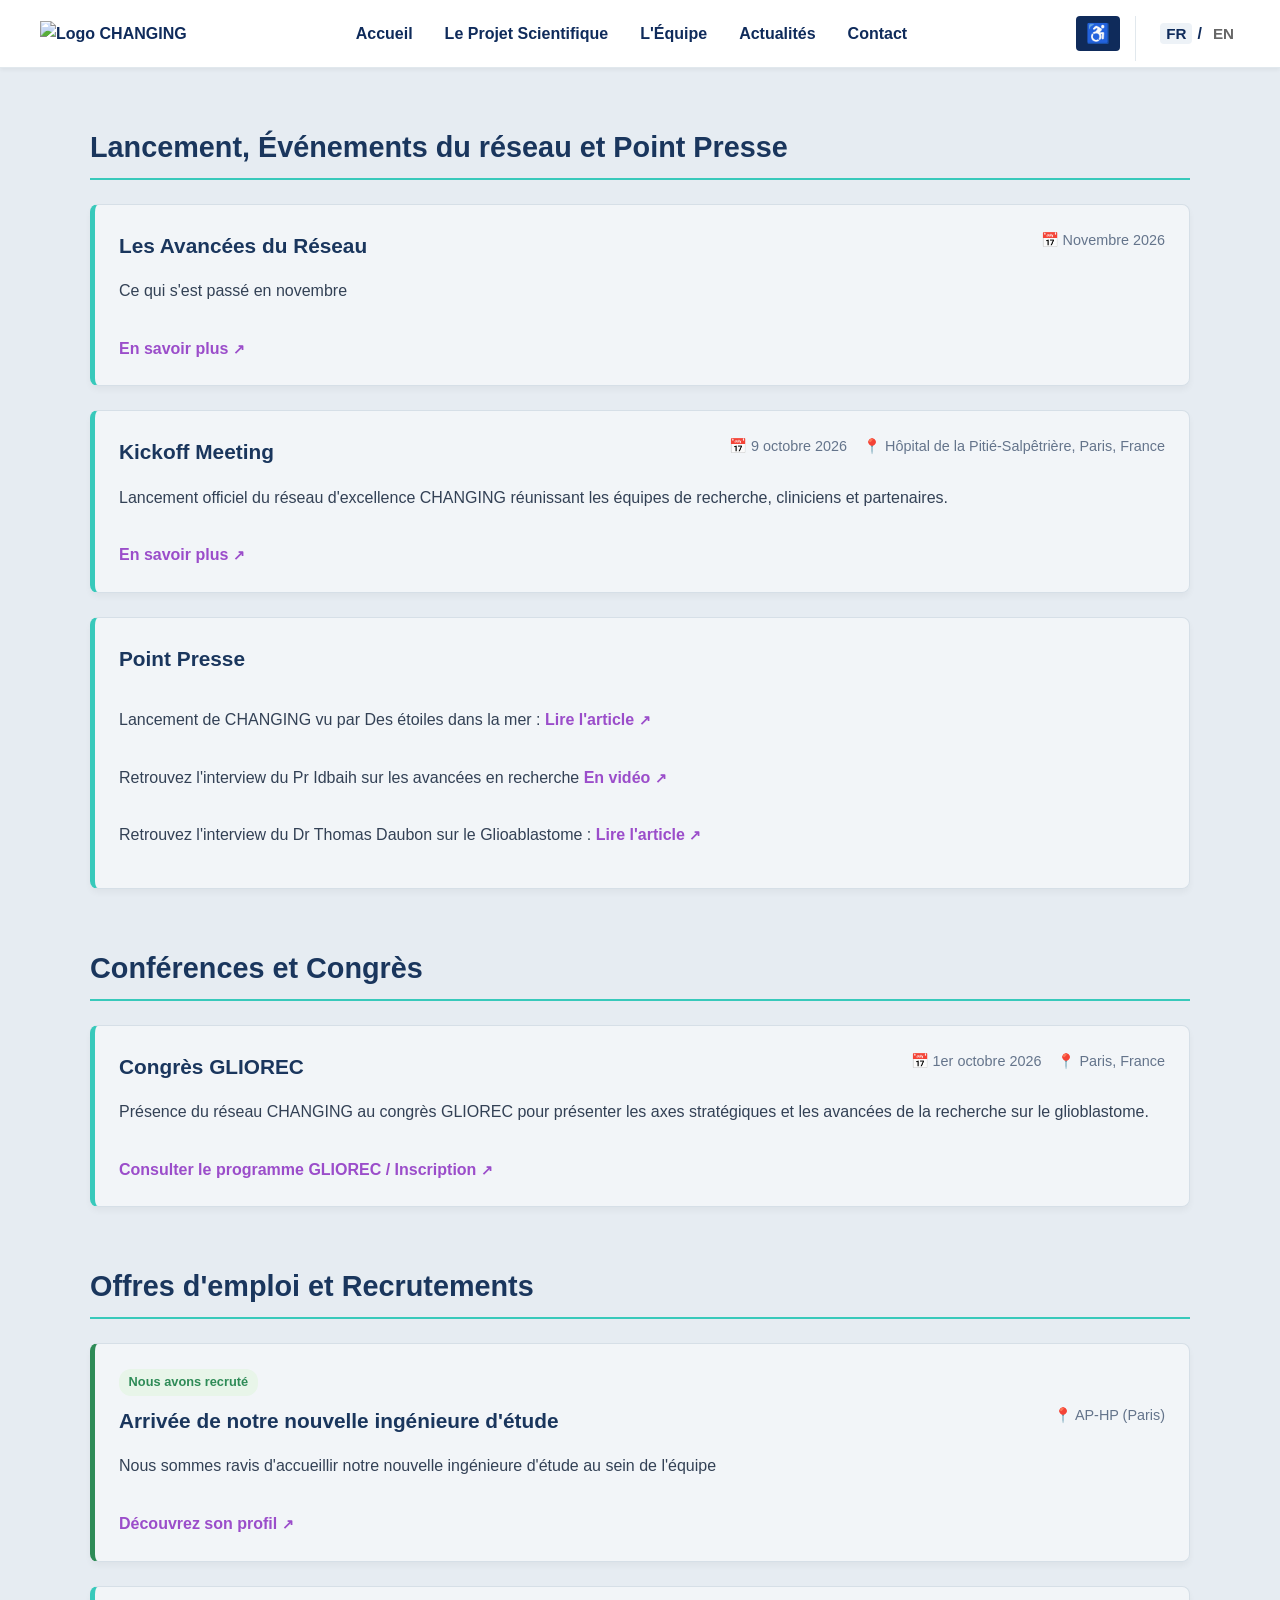
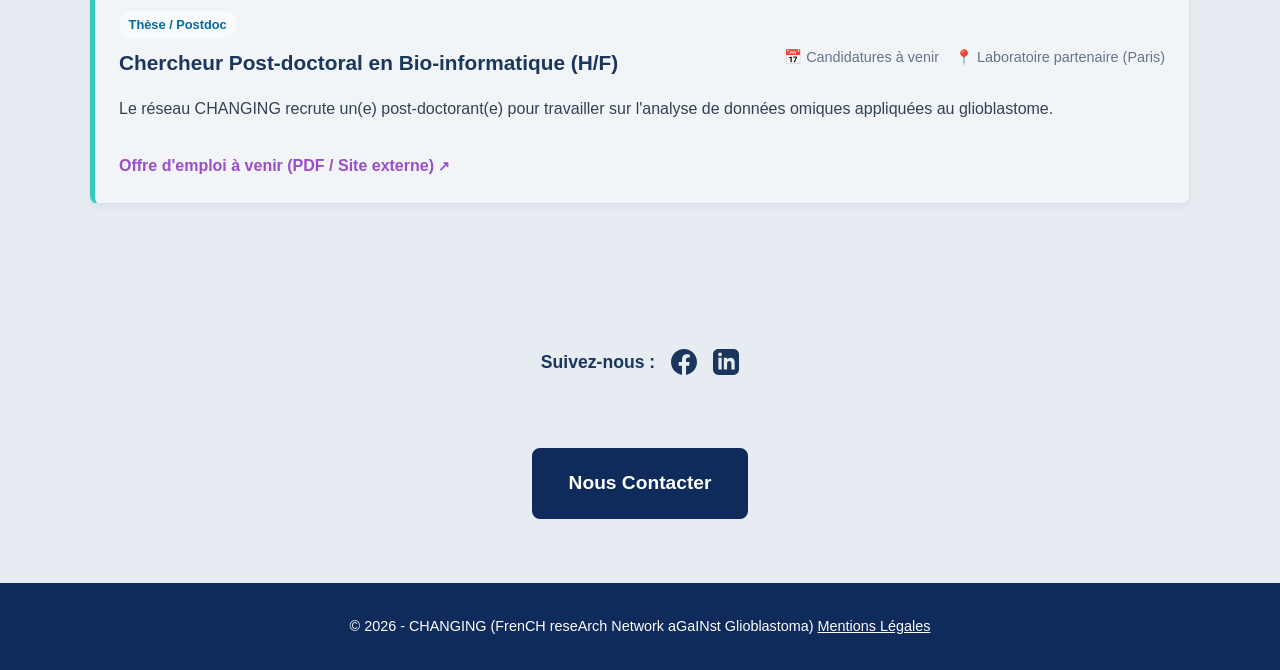
==== actualites.html @ 8b99ea2e "Add files via upload" ====
<!DOCTYPE html>
<html lang="fr">
<head>
    <meta charset="UTF-8">
    <meta name="viewport" content="width=device-width, initial-scale=1.0">
    <title>Actualités - CHANGING - Réseau National sur le Glioblastome</title>
    <link rel="stylesheet" href="style.css">
    <style>
        /* Styles spécifiques à la page Actualités */
        .actus-container {
            max-width: 1100px;
            margin: 0 auto;
            padding: 2rem 1rem;
        }

        .actus-section {
            margin-bottom: 3.5rem;
        }

        .actus-section-title {
            color: #1A365D;
            font-size: 1.8rem;
            border-bottom: 2px solid #38C9BB;
            padding-bottom: 0.5rem;
            margin-bottom: 1.5rem;
            display: flex;
            align-items: center;
            gap: 0.5rem;
        }

        .actu-grid {
            display: flex;
            flex-direction: column;
            gap: 1.5rem;
        }

        .actu-card {
            background: rgba(255, 255, 255, 0.5);
            border: 1px solid #D6DFE7;
            border-left: 5px solid #38C9BB;
            border-radius: 8px;
            padding: 1.5rem;
            box-shadow: 0 4px 6px rgba(0,0,0,0.04);
            transition: transform 0.2s ease, box-shadow 0.2s ease;
        }

        .actu-card:hover {
            transform: translateY(-2px);
            box-shadow: 0 6px 12px rgba(0,0,0,0.08);
        }

        .actu-header {
            display: flex;
            justify-content: space-between;
            align-items: flex-start;
            flex-wrap: wrap;
            gap: 0.5rem;
            margin-bottom: 0.75rem;
        }

        .actu-title {
            font-size: 1.3rem;
            color: #1A365D;
            margin: 0;
            font-weight: 700;
        }

        .actu-meta {
            display: flex;
            gap: 1rem;
            font-size: 0.9rem;
            color: #64748B;
            font-weight: 500;
        }

        .actu-meta-item {
            display: inline-flex;
            align-items: center;
            gap: 0.3rem;
        }

        .actu-content {
            color: #334155;
            line-height: 1.6;
            margin-bottom: 1rem;
        }

        /* Liens externes et boutons d'action */
        .actu-link {
            display: inline-flex;
            align-items: center;
            gap: 0.4rem;
            color: #38C9BB;
            font-weight: bold;
            text-decoration: none;
            transition: color 0.2s ease;
        }

        .actu-link:hover {
            color: #1A365D;
            text-decoration: underline;
        }

        .actu-link .external-icon {
            font-size: 0.85em;
        }

        .job-tag {
            background-color: rgba(255, 255, 255, 0.5);
            color: #0369A1;
            font-size: 0.8rem;
            font-weight: 600;
            padding: 0.2rem 0.6rem;
            border-radius: 12px;
            display: inline-block;
            margin-bottom: 0.5rem;
        }

        .empty-state {
            background: rgba(255, 255, 255, 0.5);
            border: 1px dashed #CBD5E1;
            border-radius: 8px;
            padding: 1.5rem;
            text-align: center;
            color: #64748B;
            font-style: italic;
        }

        /* Styles pour le bloc "Nous Contacter" + "Suivez-nous" */
        .bottom-action-container {
            display: flex;
            flex-direction: column;
            align-items: center;
            justify-content: center;
            gap: 1.5rem;
            margin-top: 3rem;
            margin-bottom: 3rem;
        }

        .social-follow-block {
            display: flex;
            align-items: center;
            gap: 1rem;
            margin-top: 0.5rem;
        }

        .social-title {
            font-size: 1.1rem;
            font-weight: bold;
            color: #1A365D;
        }

        .social-icons {
            display: flex;
            align-items: center;
            gap: 1rem;
        }

        .social-icon-link {
            color: #1A365D;
            display: inline-flex;
            align-items: center;
            justify-content: center;
            transition: transform 0.2s ease, color 0.2s ease;
        }

        .social-icon-link:hover {
            transform: translateY(-3px);
            color: #38C9BB;
        }

        .social-icon-link svg {
            width: 26px;
            height: 26px;
            fill: currentColor;
        }
    </style>
</head>
<body>
    
    <!-- En-tête -->
    <header>
        <nav>
            <div class="logo-container">
                <a href="index.html">
                    <img src="namelogoT.png" alt="Logo CHANGING" class="logo-img-text">
                </a>
            </div>
            <ul class="nav-links">
                <li><a href="index.html#hero"><span class="lang-fr">Accueil</span><span class="lang-en">Home</span></a></li>
                <li><a href="projet.html"><span class="lang-fr">Le Projet Scientifique</span><span class="lang-en">The Scientific Network</span></a></li>
                <li><a href="equipe.html"><span class="lang-fr">L'Équipe</span><span class="lang-en">The Team</span></a></li>
                <li><a href="actualites.html" class="active"><span class="lang-fr">Actualités</span><span class="lang-en">News</span></a></li>
                <li><a href="contact.html"><span class="lang-fr">Contact</span><span class="lang-en">Contact</span></a></li>
            </ul>
            
            <div class="header-options">
                <div class="accessibility-dropdown">
                    <button onclick="toggleAccessMenu()" class="access-main-btn" aria-label="Options d'accessibilité" title="Options d'accessibilité">
                        ♿
                    </button>
                    <div id="accessMenu" class="access-menu-content">
                        <button onclick="toggleHighContrast()" class="access-item">
                            <span class="lang-fr">Contraste élevé</span><span class="lang-en">High Contrast</span>
                        </button>
                        <button onclick="changeFontSize(1)" class="access-item">
                            <span>Agrandir le texte (A+)</span>
                        </button>
                        <button onclick="changeFontSize(-1)" class="access-item">
                            <span>Réduire le texte (A-)</span>
                        </button>
                    </div>
                </div>

                <div class="lang-switch">
                    <button onclick="setLanguage('fr')" id="btn-fr" class="lang-btn">FR</button>
                    <span>/</span>
                    <button onclick="setLanguage('en')" id="btn-en" class="lang-btn">EN</button>
                </div>
            </div>
        </nav>
    </header>

    <main class="actus-container">

        <!-- SECTION 1 : LANCEMENT, ÉVÉNEMENTS DU RÉSEAU ET POINT PRESSE -->
        <section class="actus-section">
            <h2 class="actus-section-title">
                <span class="lang-fr">Lancement, Événements du réseau et Point Presse</span>
                <span class="lang-en">Launch, Network Events and Press Release</span>
            </h2>

            <div class="actu-grid">
                <!-- ENCART : Les Avancées du Réseau -->
                <article class="actu-card">
                    <div class="actu-header">
                        <h3 class="actu-title">
                            <span class="lang-fr">Les Avancées du Réseau</span>
                            <span class="lang-en">Network Progress</span>
                        </h3>
                        <div class="actu-meta">
                            <span class="actu-meta-item">📅 Novembre 2026</span>
                        </div>
                    </div>
                    <div class="actu-content">
                        <p class="lang-fr">Ce qui s'est passé en novembre</p>
                        <p class="lang-en">What happened in November</p>
                    </div>
                    <a href="ComNov26.html" class="actu-link">
                        <span class="lang-fr">En savoir plus </span>
                        <span class="lang-en">Read more </span>
                        <span class="external-icon">↗</span>
                    </a>
                </article>

                <!-- ENCART : Kickoff Meeting -->
                <article class="actu-card">
                    <div class="actu-header">
                        <h3 class="actu-title">Kickoff Meeting</h3>
                        <div class="actu-meta">
                            <span class="actu-meta-item">📅 9 octobre 2026</span>
                            <span class="actu-meta-item">📍 Hôpital de la Pitié-Salpêtrière, Paris, France</span>
                        </div>
                    </div>
                    <div class="actu-content">
                        <p class="lang-fr">Lancement officiel du réseau d'excellence CHANGING réunissant les équipes de recherche, cliniciens et partenaires.</p>
                        <p class="lang-en">Official kickoff of the CHANGING network bringing together research teams, clinicians, and partners.</p>
                    </div>
                    <a href="kickoff.html" target="_blank" rel="noopener noreferrer" class="actu-link">
                        <span class="lang-fr">En savoir plus </span>
                        <span class="lang-en">Read more </span>
                        <span class="external-icon">↗</span>
                    </a>
                </article>

                <!-- ENCART : Point Presse -->
                <article class="actu-card">
                    <div class="actu-header">
                        <h3 class="actu-title">
                            <span class="lang-fr">Point Presse</span>
                            <span class="lang-en">Press Release</span>
                        </h3>
                    </div>
                    <div class="actu-content">
                        <p class="lang-fr">
                            Lancement de CHANGING vu par Des étoiles dans la mer : 
                            <a href="https://desetoilesdanslamer-vaincreleglioblastome.fr/article/lancement-du-reseau-national-changing" target="_blank" rel="noopener noreferrer" class="actu-link">Lire l'article <span class="external-icon">↗</span></a>
                        </p>
                        <p class="lang-en">
                            CHANGING Kickoff by our partner: 
                            <a href="https://desetoilesdanslamer-vaincreleglioblastome.fr/article/lancement-du-reseau-national-changing" target="_blank" rel="noopener noreferrer" class="actu-link">Read article <span class="external-icon">↗</span></a>
                        </p>

<p class="lang-fr">
                            Retrouvez l'interview du Pr Idbaih sur les avancées en recherche 
                            <a href="https://www.linkedin.com/posts/association-des-%C3%A9toiles-dans-la-mer-vaincre-le-glioblastome_temoignage-relaisdesetoiles-recherche-activity-7510624667737661440-6m_y?utm_source=share&utm_medium=member_desktop&rcm=ACoAAAF9QXEBCWEqYiTJUVIfEJIBEr28PsQotno" target="_blank" rel="noopener noreferrer" class="actu-link">En vidéo <span class="external-icon">↗</span></a>
                        </p>
                        <p class="lang-en">
                            Read Prof. Idbaih's interview on the research evolution: 
                            <a href="https://www.linkedin.com/posts/association-des-%C3%A9toiles-dans-la-mer-vaincre-le-glioblastome_temoignage-relaisdesetoiles-recherche-activity-7510624667737661440-6m_y?utm_source=share&utm_medium=member_desktop&rcm=ACoAAAF9QXEBCWEqYiTJUVIfEJIBEr28PsQotno" target="_blank" rel="noopener noreferrer" class="actu-link">Video <span class="external-icon">↗</span></a>
                        </p>
<p class="lang-fr">
                            Retrouvez l'interview du Dr Thomas Daubon sur le Glioablastome : 
                            <a href="https://www.sudouest.fr/sante/cancer/eclairage-ce-cancer-s-adapte-tres-rapidement-aux-therapies-en-raison-de-la-plasticite-des-tumeurs-notre-angle-d-attaque-est-la-combinaison-de-traitements-30721766.php" target="_blank" rel="noopener noreferrer" class="actu-link">Lire l'article <span class="external-icon">↗</span></a>
                        </p>
                        <p class="lang-en">
                            Read Thomas's interview on Glioablastoma : 
                            <a href="https://www.sudouest.fr/sante/cancer/eclairage-ce-cancer-s-adapte-tres-rapidement-aux-therapies-en-raison-de-la-plasticite-des-tumeurs-notre-angle-d-attaque-est-la-combinaison-de-traitements-30721766.php" target="_blank" rel="noopener noreferrer" class="actu-link">Read interview <span class="external-icon">↗</span></a>
                        </p>

                    </div>
                </article>

            </div>
        </section>

        <!-- SECTION 2 : CONFÉRENCES ET CONGRÈS -->
        <section class="actus-section">
            <h2 class="actus-section-title">
                <span class="lang-fr">Conférences et Congrès</span>
                <span class="lang-en">Conferences et Congresses</span>
            </h2>

            <div class="actu-grid">
                <!-- ENCART : Congrès GLIOREC -->
                <article class="actu-card">
                    <div class="actu-header">
                        <h3 class="actu-title">Congrès GLIOREC</h3>
                        <div class="actu-meta">
                            <span class="actu-meta-item">📅 1er octobre 2026</span>
                            <span class="actu-meta-item">📍 Paris, France</span>
                        </div>
                    </div>
                    <div class="actu-content">
                        <p class="lang-fr">Présence du réseau CHANGING au congrès GLIOREC pour présenter les axes stratégiques et les avancées de la recherche sur le glioblastome.</p>
                        <p class="lang-en">Presence of the CHANGING network at the GLIOREC congress to present strategic axes and advances in glioblastoma research.</p>
                    </div>
                    <a href="https://my.weezevent.com/journee-co-construire-en-neuro-oncologie" target="_blank" rel="noopener noreferrer" class="actu-link">
                        <span class="lang-fr">Consulter le programme GLIOREC / Inscription</span>
                        <span class="lang-en">View GLIOREC program / Registration</span>
                        <span class="external-icon">↗</span>
                    </a>
                </article>
            </div>
        </section>

        <!-- SECTION 3 : OFFRES D'EMPLOI ET RECRUTEMENTS -->
        <section class="actus-section">
            <h2 class="actus-section-title">
                <span class="lang-fr">Offres d'emploi et Recrutements</span>
                <span class="lang-en">Job Opportunities et Recruitments</span>
            </h2>

            <div class="actu-grid">
                <!-- ENCART : Nous avons recruté -->
                <article class="actu-card" style="border-left-color: #2E8B57;">
                    <span class="job-tag" style="background-color: #E8F5E9; color: #2E8B57;">Nous avons recruté</span>
                    <div class="actu-header">
                        <h3 class="actu-title">Arrivée de notre nouvelle ingénieure d'étude</h3>
                        <div class="actu-meta">
                            <span class="actu-meta-item">📍 AP-HP (Paris)</span>
                        </div>
                    </div>
                    <div class="actu-content">
                        <p class="lang-fr">Nous sommes ravis d'accueillir notre nouvelle ingénieure d'étude au sein de l'équipe</p>
                        <p class="lang-en">We are thrilled to welcome our new research ingeneer within the team</p>
                    </div>
                    <a href="Recrutement.html" class="actu-link">
                        <span class="lang-fr">Découvrez son profil</span>
                        <span class="lang-en">Discover their profile</span>
                        <span class="external-icon">↗</span>
                    </a>
                </article>

                <!-- ENCART : Offre d'emploi en cours -->
                <article class="actu-card">
                    <span class="job-tag">Thèse / Postdoc</span>
                    <div class="actu-header">
                        <h3 class="actu-title">Chercheur Post-doctoral en Bio-informatique (H/F)</h3>
                        <div class="actu-meta">
                            <span class="actu-meta-item">📅 Candidatures à venir</span>
                            <span class="actu-meta-item">📍 Laboratoire partenaire (Paris)</span>
                        </div>
                    </div>
                    <div class="actu-content">
                        <p class="lang-fr">Le réseau CHANGING recrute un(e) post-doctorant(e) pour travailler sur l'analyse de données omiques appliquées au glioblastome.</p>
                        <p class="lang-en">The CHANGING network is hiring a postdoctoral researcher to work on omics data analysis applied to glioblastoma.</p>
                    </div>
                    <a href="actualites.html" target="_blank" rel="noopener noreferrer" class="actu-link">
                        <span class="lang-fr">Offre d'emploi à venir (PDF / Site externe)</span>
                        <span class="lang-en">View full job description soon (PDF / External site)</span>
                        <span class="external-icon">↗</span>
                    </a>
                </article>
            </div>
        </section>

    </main>

    <!-- Zone Bas de Page : Réseaux sociaux puis Bouton Contact -->
    <div class="bottom-action-container">
        <!-- 1. Bloc Suivez-nous -->
        <div class="social-follow-block">
            <span class="social-title">
                <span class="lang-fr">Suivez-nous :</span>
                <span class="lang-en">Follow us:</span>
            </span>
            <div class="social-icons">
                <!-- Facebook -->
                <a href="https://www.facebook.com/share/1LcP82dm6h/?mibextid=wwXIfr" target="_blank" rel="noopener noreferrer" class="social-icon-link" aria-label="Facebook" title="Facebook">
                    <svg viewBox="0 0 24 24"><path d="M24 12.073c0-6.627-5.373-12-12-12s-12 5.373-12 12c0 5.99 4.388 10.954 10.125 11.854v-8.385H7.078v-3.47h3.047V9.43c0-3.007 1.792-4.669 4.533-4.669 1.312 0 2.686.235 2.686.235v2.953H15.83c-1.491 0-1.956.925-1.956 1.874v2.25h3.328l-.532 3.47h-2.796v8.385C19.612 23.027 24 18.062 24 12.073z"/></svg>
                </a>
    
                <!-- LinkedIn -->
                <a href="https://www.linkedin.com/company/changing-labrex/" target="_blank" rel="noopener noreferrer" class="social-icon-link" aria-label="LinkedIn" title="LinkedIn">
                    <svg viewBox="0 0 24 24"><path d="M19 0h-14c-2.761 0-5 2.239-5 5v14c0 2.761 2.239 5 5 5h14c2.762 0 5-2.239 5-5v-14c0-2.761-2.238-5-5-5zm-11 19h-3v-11h3v11zm-1.5-12.268c-.966 0-1.75-.79-1.75-1.764s.784-1.764 1.75-1.764 1.75.79 1.75 1.764-.783 1.764-1.75 1.764zm13.5 12.268h-3v-5.604c0-3.368-4-3.113-4 0v5.604h-3v-11h3v1.765c1.396-2.586 7-2.777 7 2.476v6.759z"/></svg>
                </a>
            </div>
        </div>

        <!-- 2. Bouton Nous Contacter -->
        <div class="discover-btn-container">
            <a href="contact.html" class="btn-discover">
                <span class="lang-fr">Nous Contacter</span>
                <span class="lang-en">Contact Us</span>
            </a>
        </div>
    </div>

    <footer>
        <p>&copy; 2026 - CHANGING (FrenCH reseArch Network aGaINst Glioblastoma) <a href="mentions.html" style="color: #fff; text-decoration: underline;">Mentions Légales</a></p>
    </footer>

    <script src="language.js"></script>
</body>
</html>
---- style.css ----
/* --- 1. Styles de Base --- */
body {
    font-family: 'Segoe UI', Roboto, Helvetica, Arial, sans-serif;
    line-height: 1.6;
    color: #333333;
    margin: 0;
    background-color: #E6ECF2 !important;
    transition: background-color 0.3s ease, color 0.3s ease;
}

/* --- 2. En-tête (Header) --- */
header {
    background-color: #FFFFFF;
    padding: 1rem 2rem;
    border-bottom: 1px solid #E1E8ED;
    box-shadow: 0 2px 4px rgba(0,0,0,0.05);
    position: sticky;
    top: 0;
    z-index: 100;
}

nav {
    max-width: 1200px;
    margin: 0 auto;
    display: flex;
    justify-content: space-between;
    align-items: center;
    flex-wrap: wrap;
    gap: 1rem;
}

.logo-container {
    display: flex;
    align-items: center;
}

.logo-img-text {
    height: 35px;
    width: auto;
}

nav ul {
    list-style: none;
    margin: 0;
    padding: 0;
    display: flex;
    gap: 2rem;
}

nav a {
    text-decoration: none;
    color: #0F2B5B;
    font-weight: 600;
    transition: color 0.3s ease;
}

nav a:hover {
    color: #38C9BB;
}

.header-options {
    display: flex;
    align-items: center;
    gap: 1.5rem;
}

/* --- 3. Section Hero --- */
#hero {
    max-width: 1200px;
    margin: 2rem auto;
    padding: 0 2rem;
    display: flex;
    align-items: center;
    justify-content: space-between;
    gap: 3rem;
	padding-top: 100px !important; 
    	margin-top: -20px; /* Ajustez cette valeur si nécessaire */
}

.hero-left {
    flex: 0 0 450px;
    text-align: center;
}

.hero-logo-img {
    width: 100%;
    max-width: 450px;
    height: auto;
}

.hero-right {
    flex: 1;
    display: flex;
    flex-direction: column;
    justify-content: center;
}

.hero-text-content {
    display: flex;
    flex-direction: column;
    justify-content: center;
}

#hero h2 {
    font-size: 2.2rem;
    color: #0F2B5B;
    margin-top: 0;
    margin-bottom: 1rem;
    font-weight: 700;
    line-height: 1.3;
text-align: center; /* Ajouté pour centrer le texte */
}

#hero .hero-desc {
    font-size: 1.1rem;
    color: #444444;
    line-height: 1.5;
    background-color: rgba(255, 255, 255, 0.5);
    padding: 1.2rem;
    border-radius: 8px;
    border-left: 4px solid #38C9BB;
    margin: 4;
}

/* --- 4. Bannière de labellisation INCa --- */
#inca-banner {
    max-width: 1100px;
    margin: 2rem auto;
    padding: 1.5rem 2rem;
    text-align: center;
    background-color: rgba(255, 255, 255, 0.5);
    border-radius: 8px;
    box-shadow: 0 2px 6px rgba(0,0,0,0.02);
    border-left: 4px solid #9B4DCA;
}

.inca-text {
    font-size: 1.05rem;
    font-weight: 600;
    color: #0F2B5B;
    margin: 0 0 0.4rem 0;
}

.inca-subtext {
    font-size: 0.85rem;
    color: #666666;
    margin: 0;
    font-style: italic;
}

/* --- 5. Section Chiffres Clés (Sans fond de bannière blanc) --- */
#key-figures {
    margin: 0 auto 4rem auto;
    max-width: 1100px;
    padding: 2rem 1rem;
    box-sizing: border-box;
    text-align: center;
    background-color: transparent; /* Fond transparent pour se fondre dans la page */
    box-shadow: none;
}

#key-figures h3 {
    text-align: center;
    color: #0F2B5B;
    font-size: 1.8rem;
    margin-bottom: 2.5rem;
}

.figures-grid {
    display: grid;
    grid-template-columns: repeat(4, 1fr);
    gap: 1.5rem; /* Espace net entre les 4 encarts */
    width: 100%;
    max-width: 100%;
    margin: 0 auto 2rem auto;
    box-sizing: border-box;
}

.figure-card {
    text-align: center;
    flex: 1;
    min-width: 220px;
    padding: 1rem;
    background-color: rgba(255, 255, 255, 0.5); /* Très léger fond semi-transparent pour les chiffres */
    border-radius: 8px;
    box-shadow: 0 2px 8px rgba(0,0,0,0.02);
box-sizing: border-box;
    width: 100%;
}

.figure-card .number {
    display: block;
    font-size: 3rem;
    font-weight: bold;
    color: #38C9BB;
    margin-bottom: 0.5rem;
}

.figure-card .label {
    font-size: 1.15rem;
    color: #2C3E50;
    font-weight: 700;
    font-family: 'Montserrat', 'Segoe UI', sans-serif;
}

	/* Container de la section WP : s'assure qu'elle tient dans la vue */
.team-section-wp {
    max-width: 1250px;
    margin: 0 auto 2rem auto;
}

/* Grille principale : 6 colonnes de largeur égale */
.grid-wp {
    display: grid;
    grid-template-columns: repeat(6, 1fr);
    gap: 0.6rem; /* Gap légèrement réduit pour gagner de la place en hauteur */
    max-width: 1200px;
    margin: 0 auto;
    align-items: stretch;
}

/* Cartes individuelles : hauteur et rembourrage dynamiques */
.grid-wp .card-person {
    background: rgba(255, 255, 255, 0.3);
    border: 1px solid #D6DFE7;
    border-radius: 10px;
    padding: 0.6rem 0.4rem; /* Rembourrage optimisé */
    text-align: center;
    box-shadow: 0 4px 6px rgba(0,0,0,0.05);
    display: flex;
    flex-direction: column;
    align-items: center;
    justify-content: space-between; /* Équilibre le contenu dans la hauteur */
}
/* Photo fluide / adaptable en hauteur */
.grid-wp .photo-placeholder {
    width: clamp(60px, 6vh, 85px);
    height: clamp(60px, 6vh, 85px);
    border-radius: 50px;
    background-color: rgba(255, 255, 255, 0.3);
    border: 2px solid #CBD5E1;
    display: flex;
    align-items: center;
    justify-content: center;
    margin-bottom: 0.4rem;
    color: #64748B;
    overflow: hidden;
    flex-shrink: 0;
}

/* Textes adaptatifs selon la hauteur d'écran */
.grid-wp .person-name {
    font-size: clamp(0.85rem, 1.1vh, 1.05rem);
    font-weight: bold;
    color: #1A365D;
    margin-bottom: 0.2rem;
    line-height: 1.15;
}

.grid-wp .person-role {
    font-size: clamp(0.72rem, 0.95vh, 0.85rem);
    color: #4A5568;
    line-height: 1.15;
}

.grid-wp .wp-badge {
    display: inline-block;
    background-color: #38C9BB;
    color: white;
    font-weight: bold;
    font-size: clamp(0.7rem, 0.9vh, 0.8rem);
    padding: 0.15rem 0.5rem;
    border-radius: 12px;
    margin-bottom: 0.3rem;
}

/* Positionnement du WP-11 centré sur la 6ème colonne */
.grid-wp .wp-11 {
    grid-column: 6;
    grid-row: 1 / span 2;
    align-self: center;
    justify-self: center;
    width: 100%; /* S'assure de la même largeur que les autres colonnes */
}

	/* Harmonisation des cartes Coordinateurs avec la grille WP */
.grid-2 .card-person {
    padding: 0.6rem 0.6rem;
    display: flex;
    flex-direction: column;
    align-items: center;
    justify-content: space-between;
}

/* Photo adaptative identique aux WP */
.grid-2 .photo-placeholder {
    width: clamp(60px, 6vh, 85px);
    height: clamp(60px, 6vh, 85px);
    border-radius: 50%;
    background-color: rgba(255, 255, 255, 0.3);
    border: 2px solid #CBD5E1;
    display: flex;
    align-items: center;
    justify-content: center;
    margin-bottom: 0.4rem;
    color: #64748B;
    overflow: hidden;
    flex-shrink: 0;
}

/* Nom du coordinateur : même taille adaptative */
.grid-2 .person-name {
    font-size: clamp(0.85rem, 1.1vh, 1.05rem);
    font-weight: bold;
    color: #1A365D;
    margin-bottom: 0.2rem;
    line-height: 1.15;
}

/* Rôle du coordinateur : même taille adaptative */
.grid-2 .person-role {
    font-size: clamp(0.72rem, 0.95vh, 0.85rem);
    color: #4A5568;
    line-height: 1.15;
}

/* --- 6. Section Actualités (Sans fond de bloc global blanc) --- */
#actus {
    max-width: 1100px;
    margin: 4rem auto;
    padding: 0 2rem;
}

#actus h3 {
    font-size: 1.8rem;
    color: #0F2B5B;
    margin-bottom: 1.5rem;
    border-left: 5px solid #38C9BB;
    padding-left: 1rem;
}

.actu-card {
    border: 1px solid #D6DFE7;
    padding: 1.5rem;
    border-radius: 8px;
    background-color: rgba(255, 255, 255, 0.5); /* Léger fond semi-transparent */
    box-shadow: 0 2px 5px rgba(0,0,0,0.02);
}

.actu-card h4 {
    color: #0F2B5B;
    margin-top: 0;
}

.actu-card a {
    display: inline-block;
    margin-top: 1rem;
    color: #9B4DCA;
    font-weight: 600;
    text-decoration: none;
}

.actu-card a:hover {
    text-decoration: underline;
}

/* --- Style commun pour les encarts grisés / semi-transparents --- */
.card-grise {
    background-color: rgba(255, 255, 255, 0.5); /* Même transparence que l'Intro et l'INCa */
    border: 1px solid #D6DFE7;
    border-radius: 8px;
    padding: 1.5rem;
    box-shadow: 0 2px 6px rgba(0,0,0,0.02);
}

/* --- 7. Menu d'Accessibilité --- */
.accessibility-dropdown {
    position: relative;
    display: inline-block;
    border-right: 1px solid #E1E8ED;
    padding-right: 15px;
    padding-bottom: 10px;
    margin-bottom: -10px;
}

.access-main-btn {
    background-color: #0F2B5B;
    color: #FFFFFF;
    border: none;
    cursor: pointer;
    font-size: 1.2rem;
    padding: 6px 10px;
    border-radius: 4px;
    transition: background-color 0.3s ease;
    display: flex;
    align-items: center;
    justify-content: center;
}

.access-main-btn:hover {
    background-color: #38C9BB;
}

.access-menu-content {
    display: none;
    position: absolute;
    right: 0;
    top: 100%;
    background-color: #FFFFFF;
    min-width: 180px;
    box-shadow: 0px 8px 16px rgba(0,0,0,0.1);
    border-radius: 6px;
    border: 1px solid #E1E8ED;
    z-index: 10;
    overflow: hidden;
}

.accessibility-dropdown:hover .access-menu-content {
    display: block;
}

.access-item {
    color: #0F2B5B;
    padding: 10px 14px;
    text-decoration: none;
    display: block;
    background: none;
    border: none;
    width: 100%;
    text-align: left;
    cursor: pointer;
    font-size: 0.9rem;
    font-weight: 500;
    transition: background-color 0.2s ease;
}

.access-item:hover {
    background-color: #EDF2F7;
    color: #38C9BB;
}

.lang-switch {
    display: flex;
    align-items: center;
    gap: 5px;
    font-weight: 600;
    color: #0F2B5B;
}

.lang-btn {
    background: none;
    border: none;
    cursor: pointer;
    font-size: 0.95rem;
    font-weight: 600;
    color: #666666;
    padding: 2px 6px;
    transition: color 0.3s ease;
}

.lang-btn:hover {
    color: #38C9BB;
}

.lang-btn.active {
    color: #0F2B5B;
    background-color: #EDF2F7;
    border-radius: 4px;
}

/* --- Mode Fort Contraste (Accessibilité) --- */
/* --- Mode Fort Contraste (Généralisé) --- */
body.high-contrast, 
body.high-contrast * {
    background-color: #000000 !important;
    color: #FFFF00 !important;
    border-color: #FFFF00 !important;
}

/* On force certains éléments spécifiques pour qu'ils restent visibles */
body.high-contrast a, 
body.high-contrast a * {
    color: #00FFFF !important; /* Bleu cyan pour les liens */
    text-decoration: underline !important;
}

body.high-contrast .wp-badge, 
body.high-contrast .lang-btn.active {
    background-color: #FFFF00 !important;
    color: #000000 !important;
}

/* On définit uniquement le survol sur les éléments interactifs */
body.high-contrast a:hover, 
body.high-contrast button:hover, 
body.high-contrast .access-item:hover, 
body.high-contrast .btn-discover:hover {
    background-color: #FFFF00 !important; /* Fond jaune */
    color: #000000 !important;            /* Texte noir */
    border-color: #00FFFF !important;     /* Bordure cyan */
}

/* --- Correction du fond des logos en mode fort contraste --- */
body.high-contrast img[src*="logo.png"],
body.high-contrast img[src*="namelogoT.png"],
body.high-contrast .logo-container,
body.high-contrast .hero-left {
    background-color: #CCCCCC !important;
    padding: 10px !important;
    border-radius: 8px !important;
}
/* Ajustement pour le logo en mode contraste élevé */
body.high-contrast .hero-logo-img {
    background: transparent !important;
    box-shadow: none !important;
    filter: none !important; /* Si un invert() ou grayscale() crée un effet bizarre */
}

body.high-contrast .hero-left {
    background: transparent !important;
    border: none !important;
}

/* --- 8. Footer --- */
footer {
    background-color: #0F2B5B;
    color: #FFFFFF;
    text-align: center;
    padding: 2rem;
    margin-top: 4rem;
}

footer p {
    margin: 0;
    font-size: 0.9rem;
}

/* --- Style du bouton Découvrir le Réseau (mis à jour) --- */

.discover-btn-container {
    display: flex;
    justify-content: center; /* Centre le bouton horizontalement */
    margin-top: 3rem; /* Espace au-dessus du bouton */
}

.btn-discover {
    display: inline-block;
    background-color: #0F2B5B; /* Fond bleu foncé */
    color: #FFFFFF; /* Texte blanc */
    padding: 18px 35px; /* Taille du bouton (plus gros) */
    font-size: 1.2rem; /* Texte plus gros */
    font-weight: 600;
    text-decoration: none;
    border-radius: 8px; /* Bords arrondis */
    border: 2px solid #0F2B5B;
    transition: background-color 0.3s ease, color 0.3s ease;
    text-align: center;
}

.btn-discover:hover {
    background-color: #38C9BB; /* Fond turquoise au survol */
    color: #0F2B5B; /* Texte bleu foncé au survol */
    border-color: #38C9BB;
}
/* Masquer les éléments en anglais par défaut (sera géré par le JS) */
.lang-en {
    display: none;
}

/* ==========================================================================
   RESPONSIVE & MOBILE DESIGN (Toutes les pages & sections)
   ========================================================================== */

/* --------------------------------------------------------------------------
   1. TABLETTES ET PETITS ÉCRANS (< 992px)
   -------------------------------------------------------------------------- */
@media (max-width: 992px) {

    /* Page Accueil - Figures */
    .figures-grid {
        grid-template-columns: repeat(2, 1fr) !important;
        gap: 1.2rem;
    }

    /* Page Équipe - Work Packages (Passe de 6 colonnes à 3 colonnes x 4 lignes) */
    .grid-wp {
        grid-template-columns: repeat(3, 1fr) !important;
        gap: 1rem;
    }

    /* Le WP-11 reprend une position fluide normale au sein de la grille */
    .grid-wp .wp-11 {
        grid-column: auto !important;
        grid-row: auto !important;
        width: 100% !important;
    }

    /* Partenaires (3 à 4 par ligne) */
    .grid-partners {
        grid-template-columns: repeat(auto-fill, minmax(140px, 1fr));
    }
}


/* --------------------------------------------------------------------------
   2. PETITES TABLETTES ET GRANDS PHABLETTES (< 768px)
   -------------------------------------------------------------------------- */
@media (max-width: 768px) {

    /* Navigation / En-tête */
    header {
        position: static !important; /* Le header défile naturellement avec la page */
        padding: 0.5rem 1rem;       /* Réduction des marges pour gagner de la hauteur */
    }

    nav {
        flex-direction: column;
        gap: 0.5rem;
        padding: 0.5rem;
    }

    .nav-links {
        flex-wrap: wrap;
        justify-content: center;
        gap: 0.5rem;
    }

    /* Coordinateurs & Work Packages (2 colonnes) */
    .grid-2,
    .grid-wp {
        grid-template-columns: repeat(2, 1fr) !important;
        gap: 0.8rem;
    }

    /* Associations de Patients (1 par ligne) */
    .grid-associations {
        grid-template-columns: 1fr !important;
    }

    /* Conseil Scientifique (SAB) */
    .sab-list {
        grid-template-columns: 1fr !important;
    }

/* Conteneur des boutons de dons */
.donate-buttons-container {
        display: flex;
        flex-direction: column;
        align-items: center;
        gap: 1rem; /* Espace vertical garanti entre chaque bouton */
    }

    /* Réinitialise les marges et force chaque bouton à occuper sa propre ligne */
    .donate-buttons-container .file-link {
        display: block;
        margin-left: 0 !important;
        margin-top: 0 !important; /* On gère l'espace via le 'gap' du parent */
        width: 100%;
        max-width: 320px;
        text-align: center;
    }
}

/* --------------------------------------------------------------------------
   3. MOBILES ET ÉCRANS ÉTROITS (< 550px)
   -------------------------------------------------------------------------- */
@media (max-width: 550px) {

    /* Passage de toutes les grilles principales à 1 seule colonne */
    .figures-grid,
    .grid-2,
    .grid-wp {
        grid-template-columns: 1fr !important;
        gap: 1rem;
    }

    /* Ajustement des cartes pour les écrans tactiles */
    .card-person {
        padding: 1rem;
    }

    .grid-wp .photo-placeholder,
    .grid-2 .photo-placeholder {
        width: 80px;
        height: 80px;
    }

    .grid-wp .person-name,
    .grid-2 .person-name {
        font-size: 1rem;
    }

    .grid-wp .person-role,
    .grid-2 .person-role {
        font-size: 0.85rem;
    }

    /* Partenaires (2 par ligne sur mobile) */
    .grid-partners {
        grid-template-columns: repeat(2, 1fr);
        gap: 1rem;
    }

    /* Boutons bas de page */
    .discover-btn-container {
        flex-direction: column;
        align-items: center;
    }

    .btn-discover {
        width: 100%;
        max-width: 280px;
    }
}
/* ==========================================================================
   EN-TÊTE & LOGO FLUIDE
   ========================================================================== */
.logo-container img,
.logo-img-text {
    /* La largeur s'adapte à l'écran tout en gardant ses proportions */
    max-width: clamp(140px, 20vw, 220px);
    height: auto;
    object-fit: contain;
}

/* ==========================================================================
   HERO SECTION (Titre & Sous-titre)
   ========================================================================== */
.hero-section, 
#hero {
    width: 100%;
    max-width: 1200px;
    margin: 0 auto;
    padding: clamp(1.5rem, 4vh, 3.5rem) 1rem;
    box-sizing: border-box;
    text-align: center;
}

.hero-section h1,
#hero h1 {
    /* Police adaptative selon la largeur de l'écran (Min: 1.6rem, Fluid: 3.5vw, Max: 2.8rem) */
    font-size: clamp(1.6rem, 3.5vw, 2.8rem);
    line-height: 1.25;
    margin-bottom: 1rem;
    word-break: break-word; /* Évite les dépassements de mots très longs */
}

.hero-section p,
#hero p {
    font-size: clamp(0.95rem, 1.8vw, 1.25rem);
    line-height: 1.5;
    max-width: 900px;
    margin: 0 auto 1.5rem auto;
}

/* ==========================================================================
   ENCART RÉSUMÉ (Introduction / Présentation)
   ========================================================================== */
.summary-card,
.card-summary,
.intro-card {
    width: 100%;
    max-width: 1000px; /* Largeur maximale sur grands écrans */
    margin: 0 auto 2rem auto;
    padding: clamp(1rem, 3vw, 2.5rem);
    box-sizing: border-box;
    border-radius: 12px;
    
    /* Typographie adaptative à l'intérieur du résumé */
    font-size: clamp(0.9rem, 1.6vw, 1.1rem);
    line-height: 1.6;
}

/* Ajustements Responsive spécifiques */
@media (max-width: 768px) {
    .summary-card,
    .card-summary,
    .intro-card {
        padding: 1.2rem;
    }
}
/* --- Ajustements pour les téléphones en mode Portrait (< 550px ou max-width standard mobile) --- */
@media (max-width: 768px) {

    /* Organisation en colonne unique pour empiler le logo et le texte */
    #hero {
        flex-direction: column !important;
        align-items: center !important;
        padding: 1rem !important;
        gap: 1.5rem !important;
    }

    #hero .hero-left {
        flex: 0 0 100% !important;
        width: 100% !important;
    }

    #hero .hero-left img {
        max-width: 150px !important; /* Réduit la taille du logo en portrait mobile */
        margin-top: 0 !important;
        margin: 0 auto;
    }

    #hero .hero-right {
        flex: 0 0 100% !important;
        width: 100% !important;
    }

    /* Réduction de la taille du titre de la page d'accueil en portrait */
    #hero h2 {
        font-size: 1.5rem !important;
        margin-bottom: 1rem !important;
        text-align: center !important;
    }

    /* Centrage et adaptation du premier paragraphe sur la largeur de l'écran */
    #hero .hero-desc {
        width: 100% !important;
        max-width: 100% !important;
        box-sizing: border-box !important;
        margin: 0 auto !important;
        font-size: 0.95rem !important;
        text-align: left !important;
        padding: 1rem !important;
    }
/* Fond sombre de la modale (caché par défaut) */
.modal-overlay {
    display: none; /* C'est ce qui la cache au départ */
    position: fixed;
    top: 0;
    left: 0;
    width: 100%;
    height: 100%;
    background: rgba(0, 0, 0, 0.6);
    z-index: 1000;
    justify-content: center;
    align-items: center;
    padding: 1rem;
}

/* Contenu de la pop-up */
.modal-content {
    background: #ffffff;
    padding: 2.5rem;
    border-radius: 12px;
    max-width: 800px;
    width: 100%;
    max-height: 85vh;
    overflow-y: auto;
    position: relative;
    box-shadow: 0 10px 25px rgba(0,0,0,0.2);
}

/* Bouton de fermeture (la croix X) */
.modal-close {
    position: absolute;
    top: 1rem;
    right: 1.2rem;
    background: none;
    border: none;
    font-size: 1.8rem;
    color: #1A365D;
    cursor: pointer;
}
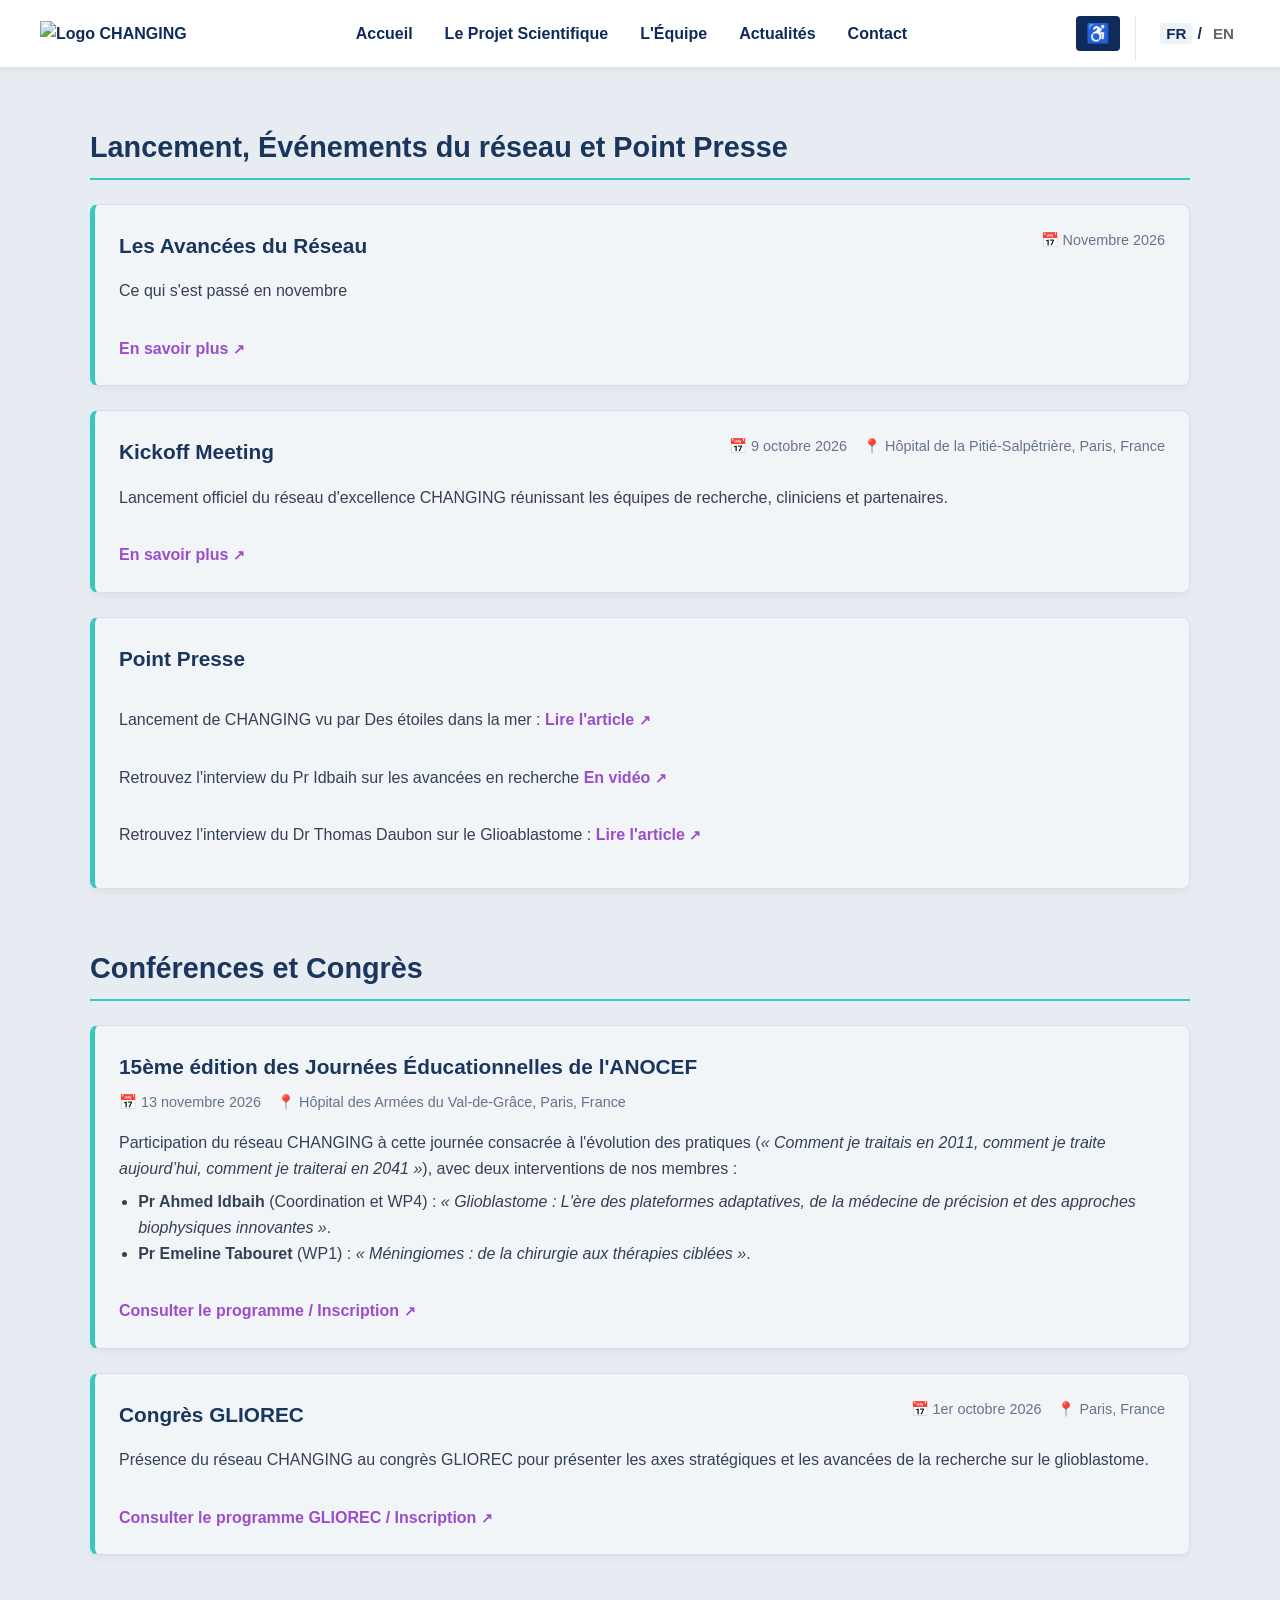
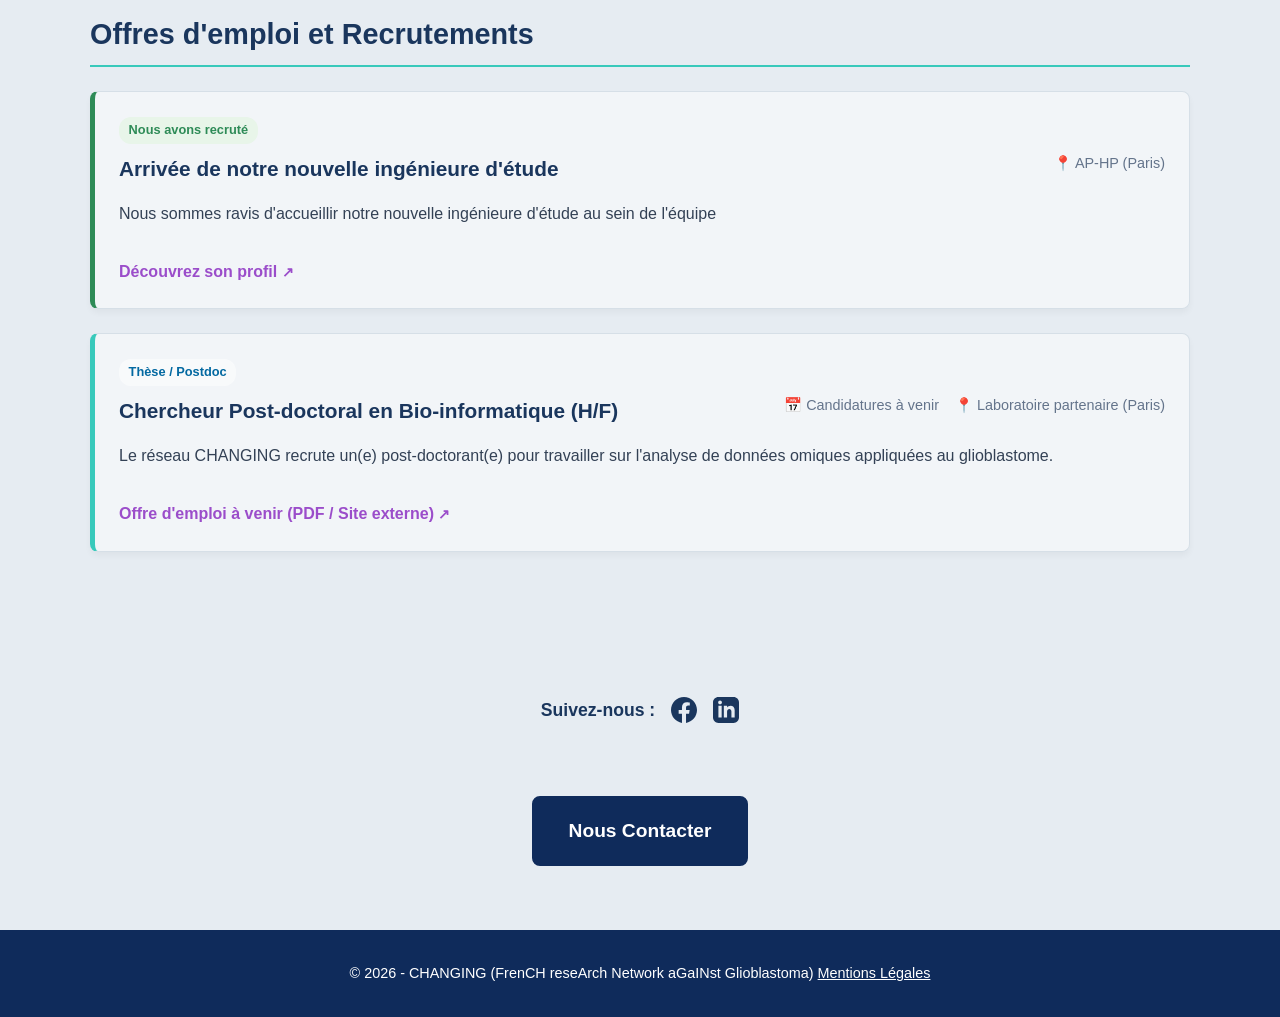
==== commit 70a6954b: "Add files via upload" ====
--- a/actualites.html
+++ b/actualites.html
@@ -322,6 +322,40 @@
             </h2>
 
             <div class="actu-grid">
+<!-- ENCART : 15ème Journées Éducationnelles de l'ANOCEF -->
+<article class="actu-card">
+    <div class="actu-header">
+        <h3 class="actu-title">
+            <span class="lang-fr">15ème édition des Journées Éducationnelles de l'ANOCEF</span>
+            <span class="lang-en">15th ANOCEF Educational Days</span>
+        </h3>
+        <div class="actu-meta">
+            <span class="actu-meta-item">📅 13 novembre 2026</span>
+            <span class="actu-meta-item">📍 Hôpital des Armées du Val-de-Grâce, Paris, France</span>
+        </div>
+    </div>
+    <div class="actu-content">
+        <div class="lang-fr">
+            <p style="margin-bottom: 0.5rem;">Participation du réseau CHANGING à cette journée consacrée à l'évolution des pratiques (<em>« Comment je traitais en 2011, comment je traite aujourd’hui, comment je traiterai en 2041 »</em>), avec deux interventions de nos membres :</p>
+            <ul style="margin-top: 0; padding-left: 1.2rem;">
+                <li><strong>Pr Ahmed Idbaih</strong> (Coordination et WP4) : <em>« Glioblastome : L'ère des plateformes adaptatives, de la médecine de précision et des approches biophysiques innovantes »</em>.</li>
+                <li><strong>Pr Emeline Tabouret</strong> (WP1) : <em>« Méningiomes : de la chirurgie aux thérapies ciblées »</em>.</li>
+            </ul>
+        </div>
+        <div class="lang-en">
+            <p style="margin-bottom: 0.5rem;">Participation of the CHANGING network in this symposium dedicated to the evolution of clinical practices (<em>"How I treated in 2011, how I treat today, how I will treat in 2041"</em>), featuring presentations by:</p>
+            <ul style="margin-top: 0; padding-left: 1.2rem;">
+                <li><strong>Prof. Ahmed Idbaih</strong> (Coordination & WP4): <em>"Glioblastoma: The era of adaptive platforms, precision medicine, and innovative biophysical approaches"</em>.</li>
+                <li><strong>Prof. Emeline Tabouret</strong> (WP1): <em>"Meningiomas: from surgery to targeted therapies"</em>.</li>
+            </ul>
+        </div>
+    </div>
+<a href="https://my.weezevent.com/journee-educationnelle-anocef-2026-michel-poisson" target="_blank" rel="noopener noreferrer" class="actu-link">
+                        <span class="lang-fr">Consulter le programme / Inscription</span>
+                        <span class="lang-en">View ANOCEF program / Registration</span>
+                        <span class="external-icon">↗</span>
+                    </a>
+</article>
                 <!-- ENCART : Congrès GLIOREC -->
                 <article class="actu-card">
                     <div class="actu-header">
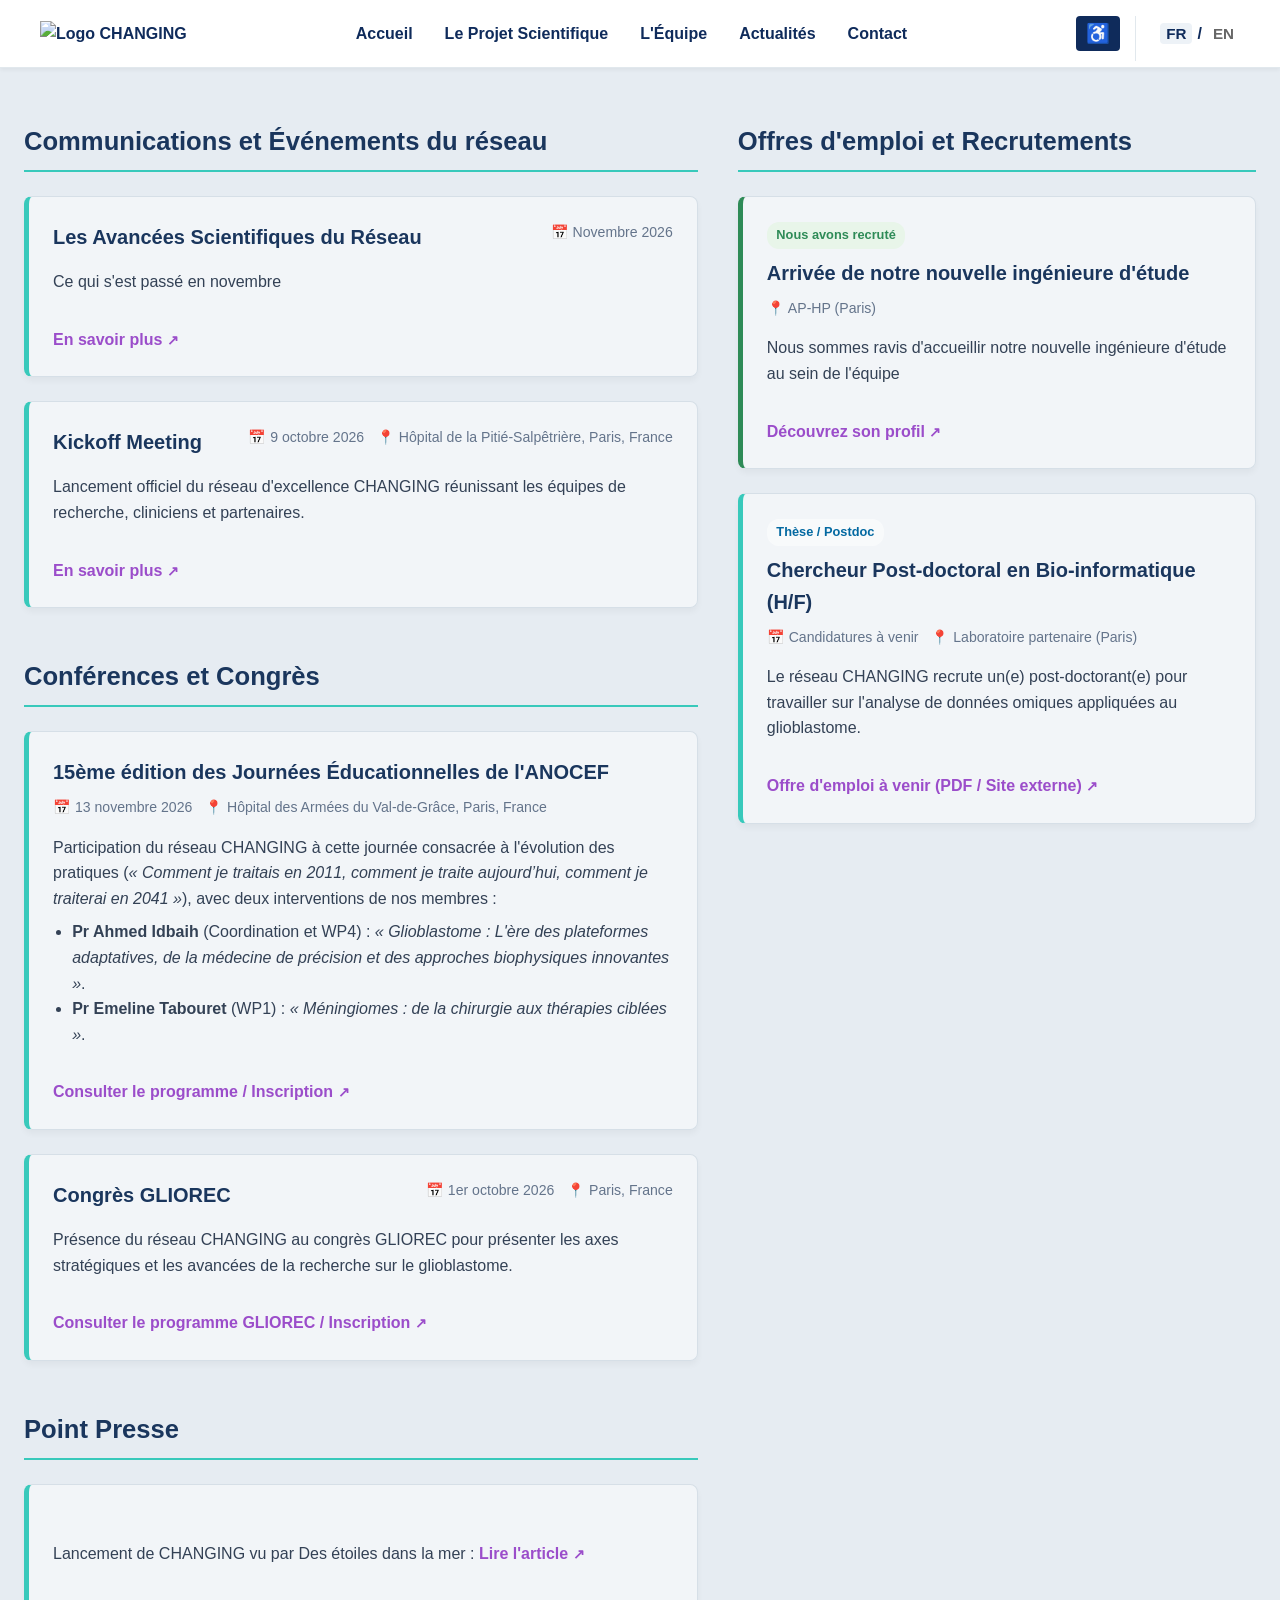
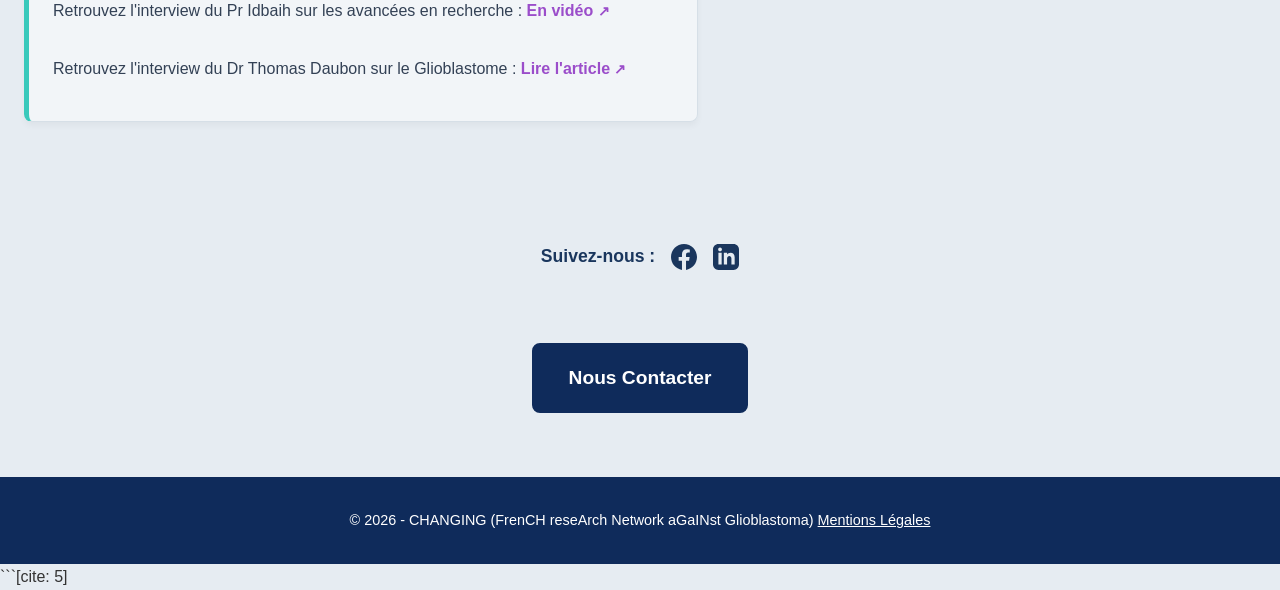
==== commit fa2039c6: "Add files via upload" ====
--- a/actualites.html
+++ b/actualites.html
@@ -8,18 +8,34 @@
     <style>
         /* Styles spécifiques à la page Actualités */
         .actus-container {
-            max-width: 1100px;
+            max-width: 1300px;
             margin: 0 auto;
-            padding: 2rem 1rem;
+            padding: 2rem 1.5rem;
+        }
+
+        /* Mise en page en 2 colonnes */
+        .actus-split-layout {
+            display: grid;
+            grid-template-columns: 1.3fr 1fr;
+            gap: 2.5rem;
+            align-items: start;
+        }
+
+        /* Passage sur 1 seule colonne sur tablettes et mobiles */
+        @media (max-width: 950px) {
+            .actus-split-layout {
+                grid-template-columns: 1fr;
+                gap: 1rem;
+            }
         }
 
         .actus-section {
-            margin-bottom: 3.5rem;
+            margin-bottom: 3rem;
         }
 
         .actus-section-title {
             color: #1A365D;
-            font-size: 1.8rem;
+            font-size: 1.6rem;
             border-bottom: 2px solid #38C9BB;
             padding-bottom: 0.5rem;
             margin-bottom: 1.5rem;
@@ -59,7 +75,7 @@
         }
 
         .actu-title {
-            font-size: 1.3rem;
+            font-size: 1.25rem;
             color: #1A365D;
             margin: 0;
             font-weight: 700;
@@ -67,8 +83,9 @@
 
         .actu-meta {
             display: flex;
-            gap: 1rem;
-            font-size: 0.9rem;
+            flex-wrap: wrap;
+            gap: 0.8rem;
+            font-size: 0.88rem;
             color: #64748B;
             font-weight: 500;
         }
@@ -133,7 +150,7 @@
             align-items: center;
             justify-content: center;
             gap: 1.5rem;
-            margin-top: 3rem;
+            margin-top: 2rem;
             margin-bottom: 3rem;
         }
 
@@ -222,212 +239,232 @@
     </header>
 
     <main class="actus-container">
-
-        <!-- SECTION 1 : LANCEMENT, ÉVÉNEMENTS DU RÉSEAU ET POINT PRESSE -->
-        <section class="actus-section">
-            <h2 class="actus-section-title">
-                <span class="lang-fr">Lancement, Événements du réseau et Point Presse</span>
-                <span class="lang-en">Launch, Network Events and Press Release</span>
-            </h2>
-
-            <div class="actu-grid">
-                <!-- ENCART : Les Avancées du Réseau -->
-                <article class="actu-card">
-                    <div class="actu-header">
-                        <h3 class="actu-title">
-                            <span class="lang-fr">Les Avancées du Réseau</span>
-                            <span class="lang-en">Network Progress</span>
-                        </h3>
-                        <div class="actu-meta">
-                            <span class="actu-meta-item">📅 Novembre 2026</span>
-                        </div>
+        
+        <!-- CONTENEUR PRINCIPAL EN 2 COLONNES -->
+        <div class="actus-split-layout">
+
+            <!-- ================= COLONNE DE GAUCHE ================= -->
+            <div class="actus-col-left">
+
+                <!-- SECTION 1 : COMMUNICATIONS ET ÉVÉNEMENTS DU RÉSEAU -->
+                <section class="actus-section">
+                    <h2 class="actus-section-title">
+                        <span class="lang-fr">Communications et Événements du réseau</span>
+                        <span class="lang-en">Communications and Network Events</span>
+                    </h2>
+
+                    <div class="actu-grid">
+                        <!-- ENCART : Les Avancées Scientifiques du Réseau -->
+                        <article class="actu-card">
+                            <div class="actu-header">
+                                <h3 class="actu-title">
+                                    <span class="lang-fr">Les Avancées Scientifiques du Réseau</span>
+                                    <span class="lang-en">Network Progress</span>
+                                </h3>
+                                <div class="actu-meta">
+                                    <span class="actu-meta-item">📅 Novembre 2026</span>
+                                </div>
+                            </div>
+                            <div class="actu-content">
+                                <p class="lang-fr">Ce qui s'est passé en novembre</p>
+                                <p class="lang-en">What happened in November</p>
+                            </div>
+                            <a href="ComNov26.html" class="actu-link">
+                                <span class="lang-fr">En savoir plus </span>
+                                <span class="lang-en">Read more </span>
+                                <span class="external-icon">↗</span>
+                            </a>
+                        </article>
+
+                        <!-- ENCART : Kickoff Meeting -->
+                        <article class="actu-card">
+                            <div class="actu-header">
+                                <h3 class="actu-title">Kickoff Meeting</h3>
+                                <div class="actu-meta">
+                                    <span class="actu-meta-item">📅 9 octobre 2026</span>
+                                    <span class="actu-meta-item">📍 Hôpital de la Pitié-Salpêtrière, Paris, France</span>
+                                </div>
+                            </div>
+                            <div class="actu-content">
+                                <p class="lang-fr">Lancement officiel du réseau d'excellence CHANGING réunissant les équipes de recherche, cliniciens et partenaires.</p>
+                                <p class="lang-en">Official kickoff of the CHANGING network bringing together research teams, clinicians, and partners.</p>
+                            </div>
+                            <a href="kickoff.html" target="_blank" rel="noopener noreferrer" class="actu-link">
+                                <span class="lang-fr">En savoir plus </span>
+                                <span class="lang-en">Read more </span>
+                                <span class="external-icon">↗</span>
+                            </a>
+                        </article>
                     </div>
-                    <div class="actu-content">
-                        <p class="lang-fr">Ce qui s'est passé en novembre</p>
-                        <p class="lang-en">What happened in November</p>
+                </section>
+
+                <!-- SECTION 2 : CONFÉRENCES ET CONGRÈS -->
+                <section class="actus-section">
+                    <h2 class="actus-section-title">
+                        <span class="lang-fr">Conférences et Congrès</span>
+                        <span class="lang-en">Conferences & Congresses</span>
+                    </h2>
+
+                    <div class="actu-grid">
+                        <!-- ENCART : 15ème Journées Éducationnelles de l'ANOCEF -->
+                        <article class="actu-card">
+                            <div class="actu-header">
+                                <h3 class="actu-title">
+                                    <span class="lang-fr">15ème édition des Journées Éducationnelles de l'ANOCEF</span>
+                                    <span class="lang-en">15th ANOCEF Educational Days</span>
+                                </h3>
+                                <div class="actu-meta">
+                                    <span class="actu-meta-item">📅 13 novembre 2026</span>
+                                    <span class="actu-meta-item">📍 Hôpital des Armées du Val-de-Grâce, Paris, France</span>
+                                </div>
+                            </div>
+                            <div class="actu-content">
+                                <div class="lang-fr">
+                                    <p style="margin-bottom: 0.5rem;">Participation du réseau CHANGING à cette journée consacrée à l'évolution des pratiques (<em>« Comment je traitais en 2011, comment je traite aujourd’hui, comment je traiterai en 2041 »</em>), avec deux interventions de nos membres :</p>
+                                    <ul style="margin-top: 0; padding-left: 1.2rem;">
+                                        <li><strong>Pr Ahmed Idbaih</strong> (Coordination et WP4) : <em>« Glioblastome : L'ère des plateformes adaptatives, de la médecine de précision et des approches biophysiques innovantes »</em>.</li>
+                                        <li><strong>Pr Emeline Tabouret</strong> (WP1) : <em>« Méningiomes : de la chirurgie aux thérapies ciblées »</em>.</li>
+                                    </ul>
+                                </div>
+                                <div class="lang-en">
+                                    <p style="margin-bottom: 0.5rem;">Participation of the CHANGING network in this symposium dedicated to the evolution of clinical practices (<em>"How I treated in 2011, how I treat today, how I will treat in 2041"</em>), featuring presentations by:</p>
+                                    <ul style="margin-top: 0; padding-left: 1.2rem;">
+                                        <li><strong>Prof. Ahmed Idbaih</strong> (Coordination & WP4): <em>"Glioblastoma: The era of adaptive platforms, precision medicine, and innovative biophysical approaches"</em>.</li>
+                                        <li><strong>Prof. Emeline Tabouret</strong> (WP1): <em>"Meningiomas: from surgery to targeted therapies"</em>.</li>
+                                    </ul>
+                                </div>
+                            </div>
+                            <a href="https://my.weezevent.com/journee-educationnelle-anocef-2026-michel-poisson" target="_blank" rel="noopener noreferrer" class="actu-link">
+                                <span class="lang-fr">Consulter le programme / Inscription</span>
+                                <span class="lang-en">View ANOCEF program / Registration</span>
+                                <span class="external-icon">↗</span>
+                            </a>
+                        </article>
+
+                        <!-- ENCART : Congrès GLIOREC -->
+                        <article class="actu-card">
+                            <div class="actu-header">
+                                <h3 class="actu-title">Congrès GLIOREC</h3>
+                                <div class="actu-meta">
+                                    <span class="actu-meta-item">📅 1er octobre 2026</span>
+                                    <span class="actu-meta-item">📍 Paris, France</span>
+                                </div>
+                            </div>
+                            <div class="actu-content">
+                                <p class="lang-fr">Présence du réseau CHANGING au congrès GLIOREC pour présenter les axes stratégiques et les avancées de la recherche sur le glioblastome.</p>
+                                <p class="lang-en">Presence of the CHANGING network at the GLIOREC congress to present strategic axes and advances in glioblastoma research.</p>
+                            </div>
+                            <a href="https://my.weezevent.com/journee-co-construire-en-neuro-oncologie" target="_blank" rel="noopener noreferrer" class="actu-link">
+                                <span class="lang-fr">Consulter le programme GLIOREC / Inscription</span>
+                                <span class="lang-en">View GLIOREC program / Registration</span>
+                                <span class="external-icon">↗</span>
+                            </a>
+                        </article>
                     </div>
-                    <a href="ComNov26.html" class="actu-link">
-                        <span class="lang-fr">En savoir plus </span>
-                        <span class="lang-en">Read more </span>
-                        <span class="external-icon">↗</span>
-                    </a>
-                </article>
-
-                <!-- ENCART : Kickoff Meeting -->
-                <article class="actu-card">
-                    <div class="actu-header">
-                        <h3 class="actu-title">Kickoff Meeting</h3>
-                        <div class="actu-meta">
-                            <span class="actu-meta-item">📅 9 octobre 2026</span>
-                            <span class="actu-meta-item">📍 Hôpital de la Pitié-Salpêtrière, Paris, France</span>
-                        </div>
+                </section>
+
+                <!-- SECTION : POINT PRESSE (Placé après Conférences et Congrès) -->
+                <section class="actus-section">
+                    <h2 class="actus-section-title">
+                        <span class="lang-fr">Point Presse</span>
+                        <span class="lang-en">Press Release</span>
+                    </h2>
+
+                    <div class="actu-grid">
+                        <!-- ENCART : Point Presse -->
+                        <article class="actu-card">
+                            <div class="actu-content" style="margin-bottom: 0;">
+                                <p class="lang-fr">
+                                    Lancement de CHANGING vu par Des étoiles dans la mer : 
+                                    <a href="https://desetoilesdanslamer-vaincreleglioblastome.fr/article/lancement-du-reseau-national-changing" target="_blank" rel="noopener noreferrer" class="actu-link">Lire l'article <span class="external-icon">↗</span></a>
+                                </p>
+                                <p class="lang-en">
+                                    CHANGING Kickoff by our partner: 
+                                    <a href="https://desetoilesdanslamer-vaincreleglioblastome.fr/article/lancement-du-reseau-national-changing" target="_blank" rel="noopener noreferrer" class="actu-link">Read article <span class="external-icon">↗</span></a>
+                                </p>
+
+                                <p class="lang-fr">
+                                    Retrouvez l'interview du Pr Idbaih sur les avancées en recherche : 
+                                    <a href="https://www.linkedin.com/posts/association-des-%C3%A9toiles-dans-la-mer-vaincre-le-glioblastome_temoignage-relaisdesetoiles-recherche-activity-7510624667737661440-6m_y?utm_source=share&utm_medium=member_desktop&rcm=ACoAAAF9QXEBCWEqYiTJUVIfEJIBEr28PsQotno" target="_blank" rel="noopener noreferrer" class="actu-link">En vidéo <span class="external-icon">↗</span></a>
+                                </p>
+                                <p class="lang-en">
+                                    Read Prof. Idbaih's interview on the research evolution: 
+                                    <a href="https://www.linkedin.com/posts/association-des-%C3%A9toiles-dans-la-mer-vaincre-le-glioblastome_temoignage-relaisdesetoiles-recherche-activity-7510624667737661440-6m_y?utm_source=share&utm_medium=member_desktop&rcm=ACoAAAF9QXEBCWEqYiTJUVIfEJIBEr28PsQotno" target="_blank" rel="noopener noreferrer" class="actu-link">Video <span class="external-icon">↗</span></a>
+                                </p>
+
+                                <p class="lang-fr">
+                                    Retrouvez l'interview du Dr Thomas Daubon sur le Glioblastome : 
+                                    <a href="https://www.sudouest.fr/sante/cancer/eclairage-ce-cancer-s-adapte-tres-rapidement-aux-therapies-en-raison-de-la-plasticite-des-tumeurs-notre-angle-d-attaque-est-la-combinaison-de-traitements-30721766.php" target="_blank" rel="noopener noreferrer" class="actu-link">Lire l'article <span class="external-icon">↗</span></a>
+                                </p>
+                                <p class="lang-en">
+                                    Read Thomas's interview on Glioblastoma: 
+                                    <a href="https://www.sudouest.fr/sante/cancer/eclairage-ce-cancer-s-adapte-tres-rapidement-aux-therapies-en-raison-de-la-plasticite-des-tumeurs-notre-angle-d-attaque-est-la-combinaison-de-traitements-30721766.php" target="_blank" rel="noopener noreferrer" class="actu-link">Read interview <span class="external-icon">↗</span></a>
+                                </p>
+                            </div>
+                        </article>
                     </div>
-                    <div class="actu-content">
-                        <p class="lang-fr">Lancement officiel du réseau d'excellence CHANGING réunissant les équipes de recherche, cliniciens et partenaires.</p>
-                        <p class="lang-en">Official kickoff of the CHANGING network bringing together research teams, clinicians, and partners.</p>
+                </section>
+
+            </div> <!-- Fin Colonne de Gauche -->
+
+
+            <!-- ================= COLONNE DE DROITE ================= -->
+            <div class="actus-col-right">
+
+                <!-- SECTION 3 : OFFRES D'EMPLOI ET RECRUTEMENTS -->
+                <section class="actus-section">
+                    <h2 class="actus-section-title">
+                        <span class="lang-fr">Offres d'emploi et Recrutements</span>
+                        <span class="lang-en">Job Opportunities & Recruitments</span>
+                    </h2>
+
+                    <div class="actu-grid">
+                        <!-- ENCART : Nous avons recruté -->
+                        <article class="actu-card" style="border-left-color: #2E8B57;">
+                            <span class="job-tag" style="background-color: #E8F5E9; color: #2E8B57;">Nous avons recruté</span>
+                            <div class="actu-header">
+                                <h3 class="actu-title">Arrivée de notre nouvelle ingénieure d'étude</h3>
+                                <div class="actu-meta">
+                                    <span class="actu-meta-item">📍 AP-HP (Paris)</span>
+                                </div>
+                            </div>
+                            <div class="actu-content">
+                                <p class="lang-fr">Nous sommes ravis d'accueillir notre nouvelle ingénieure d'étude au sein de l'équipe</p>
+                                <p class="lang-en">We are thrilled to welcome our new research engineer within the team</p>
+                            </div>
+                            <a href="Recrutement.html" class="actu-link">
+                                <span class="lang-fr">Découvrez son profil</span>
+                                <span class="lang-en">Discover their profile</span>
+                                <span class="external-icon">↗</span>
+                            </a>
+                        </article>
+
+                        <!-- ENCART : Offre d'emploi en cours -->
+                        <article class="actu-card">
+                            <span class="job-tag">Thèse / Postdoc</span>
+                            <div class="actu-header">
+                                <h3 class="actu-title">Chercheur Post-doctoral en Bio-informatique (H/F)</h3>
+                                <div class="actu-meta">
+                                    <span class="actu-meta-item">📅 Candidatures à venir</span>
+                                    <span class="actu-meta-item">📍 Laboratoire partenaire (Paris)</span>
+                                </div>
+                            </div>
+                            <div class="actu-content">
+                                <p class="lang-fr">Le réseau CHANGING recrute un(e) post-doctorant(e) pour travailler sur l'analyse de données omiques appliquées au glioblastome.</p>
+                                <p class="lang-en">The CHANGING network is hiring a postdoctoral researcher to work on omics data analysis applied to glioblastoma.</p>
+                            </div>
+                            <a href="actualites.html" target="_blank" rel="noopener noreferrer" class="actu-link">
+                                <span class="lang-fr">Offre d'emploi à venir (PDF / Site externe)</span>
+                                <span class="lang-en">View full job description soon (PDF / External site)</span>
+                                <span class="external-icon">↗</span>
+                            </a>
+                        </article>
                     </div>
-                    <a href="kickoff.html" target="_blank" rel="noopener noreferrer" class="actu-link">
-                        <span class="lang-fr">En savoir plus </span>
-                        <span class="lang-en">Read more </span>
-                        <span class="external-icon">↗</span>
-                    </a>
-                </article>
-
-                <!-- ENCART : Point Presse -->
-                <article class="actu-card">
-                    <div class="actu-header">
-                        <h3 class="actu-title">
-                            <span class="lang-fr">Point Presse</span>
-                            <span class="lang-en">Press Release</span>
-                        </h3>
-                    </div>
-                    <div class="actu-content">
-                        <p class="lang-fr">
-                            Lancement de CHANGING vu par Des étoiles dans la mer : 
-                            <a href="https://desetoilesdanslamer-vaincreleglioblastome.fr/article/lancement-du-reseau-national-changing" target="_blank" rel="noopener noreferrer" class="actu-link">Lire l'article <span class="external-icon">↗</span></a>
-                        </p>
-                        <p class="lang-en">
-                            CHANGING Kickoff by our partner: 
-                            <a href="https://desetoilesdanslamer-vaincreleglioblastome.fr/article/lancement-du-reseau-national-changing" target="_blank" rel="noopener noreferrer" class="actu-link">Read article <span class="external-icon">↗</span></a>
-                        </p>
-
-<p class="lang-fr">
-                            Retrouvez l'interview du Pr Idbaih sur les avancées en recherche 
-                            <a href="https://www.linkedin.com/posts/association-des-%C3%A9toiles-dans-la-mer-vaincre-le-glioblastome_temoignage-relaisdesetoiles-recherche-activity-7510624667737661440-6m_y?utm_source=share&utm_medium=member_desktop&rcm=ACoAAAF9QXEBCWEqYiTJUVIfEJIBEr28PsQotno" target="_blank" rel="noopener noreferrer" class="actu-link">En vidéo <span class="external-icon">↗</span></a>
-                        </p>
-                        <p class="lang-en">
-                            Read Prof. Idbaih's interview on the research evolution: 
-                            <a href="https://www.linkedin.com/posts/association-des-%C3%A9toiles-dans-la-mer-vaincre-le-glioblastome_temoignage-relaisdesetoiles-recherche-activity-7510624667737661440-6m_y?utm_source=share&utm_medium=member_desktop&rcm=ACoAAAF9QXEBCWEqYiTJUVIfEJIBEr28PsQotno" target="_blank" rel="noopener noreferrer" class="actu-link">Video <span class="external-icon">↗</span></a>
-                        </p>
-<p class="lang-fr">
-                            Retrouvez l'interview du Dr Thomas Daubon sur le Glioablastome : 
-                            <a href="https://www.sudouest.fr/sante/cancer/eclairage-ce-cancer-s-adapte-tres-rapidement-aux-therapies-en-raison-de-la-plasticite-des-tumeurs-notre-angle-d-attaque-est-la-combinaison-de-traitements-30721766.php" target="_blank" rel="noopener noreferrer" class="actu-link">Lire l'article <span class="external-icon">↗</span></a>
-                        </p>
-                        <p class="lang-en">
-                            Read Thomas's interview on Glioablastoma : 
-                            <a href="https://www.sudouest.fr/sante/cancer/eclairage-ce-cancer-s-adapte-tres-rapidement-aux-therapies-en-raison-de-la-plasticite-des-tumeurs-notre-angle-d-attaque-est-la-combinaison-de-traitements-30721766.php" target="_blank" rel="noopener noreferrer" class="actu-link">Read interview <span class="external-icon">↗</span></a>
-                        </p>
-
-                    </div>
-                </article>
-
-            </div>
-        </section>
-
-        <!-- SECTION 2 : CONFÉRENCES ET CONGRÈS -->
-        <section class="actus-section">
-            <h2 class="actus-section-title">
-                <span class="lang-fr">Conférences et Congrès</span>
-                <span class="lang-en">Conferences et Congresses</span>
-            </h2>
-
-            <div class="actu-grid">
-<!-- ENCART : 15ème Journées Éducationnelles de l'ANOCEF -->
-<article class="actu-card">
-    <div class="actu-header">
-        <h3 class="actu-title">
-            <span class="lang-fr">15ème édition des Journées Éducationnelles de l'ANOCEF</span>
-            <span class="lang-en">15th ANOCEF Educational Days</span>
-        </h3>
-        <div class="actu-meta">
-            <span class="actu-meta-item">📅 13 novembre 2026</span>
-            <span class="actu-meta-item">📍 Hôpital des Armées du Val-de-Grâce, Paris, France</span>
-        </div>
-    </div>
-    <div class="actu-content">
-        <div class="lang-fr">
-            <p style="margin-bottom: 0.5rem;">Participation du réseau CHANGING à cette journée consacrée à l'évolution des pratiques (<em>« Comment je traitais en 2011, comment je traite aujourd’hui, comment je traiterai en 2041 »</em>), avec deux interventions de nos membres :</p>
-            <ul style="margin-top: 0; padding-left: 1.2rem;">
-                <li><strong>Pr Ahmed Idbaih</strong> (Coordination et WP4) : <em>« Glioblastome : L'ère des plateformes adaptatives, de la médecine de précision et des approches biophysiques innovantes »</em>.</li>
-                <li><strong>Pr Emeline Tabouret</strong> (WP1) : <em>« Méningiomes : de la chirurgie aux thérapies ciblées »</em>.</li>
-            </ul>
-        </div>
-        <div class="lang-en">
-            <p style="margin-bottom: 0.5rem;">Participation of the CHANGING network in this symposium dedicated to the evolution of clinical practices (<em>"How I treated in 2011, how I treat today, how I will treat in 2041"</em>), featuring presentations by:</p>
-            <ul style="margin-top: 0; padding-left: 1.2rem;">
-                <li><strong>Prof. Ahmed Idbaih</strong> (Coordination & WP4): <em>"Glioblastoma: The era of adaptive platforms, precision medicine, and innovative biophysical approaches"</em>.</li>
-                <li><strong>Prof. Emeline Tabouret</strong> (WP1): <em>"Meningiomas: from surgery to targeted therapies"</em>.</li>
-            </ul>
-        </div>
-    </div>
-<a href="https://my.weezevent.com/journee-educationnelle-anocef-2026-michel-poisson" target="_blank" rel="noopener noreferrer" class="actu-link">
-                        <span class="lang-fr">Consulter le programme / Inscription</span>
-                        <span class="lang-en">View ANOCEF program / Registration</span>
-                        <span class="external-icon">↗</span>
-                    </a>
-</article>
-                <!-- ENCART : Congrès GLIOREC -->
-                <article class="actu-card">
-                    <div class="actu-header">
-                        <h3 class="actu-title">Congrès GLIOREC</h3>
-                        <div class="actu-meta">
-                            <span class="actu-meta-item">📅 1er octobre 2026</span>
-                            <span class="actu-meta-item">📍 Paris, France</span>
-                        </div>
-                    </div>
-                    <div class="actu-content">
-                        <p class="lang-fr">Présence du réseau CHANGING au congrès GLIOREC pour présenter les axes stratégiques et les avancées de la recherche sur le glioblastome.</p>
-                        <p class="lang-en">Presence of the CHANGING network at the GLIOREC congress to present strategic axes and advances in glioblastoma research.</p>
-                    </div>
-                    <a href="https://my.weezevent.com/journee-co-construire-en-neuro-oncologie" target="_blank" rel="noopener noreferrer" class="actu-link">
-                        <span class="lang-fr">Consulter le programme GLIOREC / Inscription</span>
-                        <span class="lang-en">View GLIOREC program / Registration</span>
-                        <span class="external-icon">↗</span>
-                    </a>
-                </article>
-            </div>
-        </section>
-
-        <!-- SECTION 3 : OFFRES D'EMPLOI ET RECRUTEMENTS -->
-        <section class="actus-section">
-            <h2 class="actus-section-title">
-                <span class="lang-fr">Offres d'emploi et Recrutements</span>
-                <span class="lang-en">Job Opportunities et Recruitments</span>
-            </h2>
-
-            <div class="actu-grid">
-                <!-- ENCART : Nous avons recruté -->
-                <article class="actu-card" style="border-left-color: #2E8B57;">
-                    <span class="job-tag" style="background-color: #E8F5E9; color: #2E8B57;">Nous avons recruté</span>
-                    <div class="actu-header">
-                        <h3 class="actu-title">Arrivée de notre nouvelle ingénieure d'étude</h3>
-                        <div class="actu-meta">
-                            <span class="actu-meta-item">📍 AP-HP (Paris)</span>
-                        </div>
-                    </div>
-                    <div class="actu-content">
-                        <p class="lang-fr">Nous sommes ravis d'accueillir notre nouvelle ingénieure d'étude au sein de l'équipe</p>
-                        <p class="lang-en">We are thrilled to welcome our new research ingeneer within the team</p>
-                    </div>
-                    <a href="Recrutement.html" class="actu-link">
-                        <span class="lang-fr">Découvrez son profil</span>
-                        <span class="lang-en">Discover their profile</span>
-                        <span class="external-icon">↗</span>
-                    </a>
-                </article>
-
-                <!-- ENCART : Offre d'emploi en cours -->
-                <article class="actu-card">
-                    <span class="job-tag">Thèse / Postdoc</span>
-                    <div class="actu-header">
-                        <h3 class="actu-title">Chercheur Post-doctoral en Bio-informatique (H/F)</h3>
-                        <div class="actu-meta">
-                            <span class="actu-meta-item">📅 Candidatures à venir</span>
-                            <span class="actu-meta-item">📍 Laboratoire partenaire (Paris)</span>
-                        </div>
-                    </div>
-                    <div class="actu-content">
-                        <p class="lang-fr">Le réseau CHANGING recrute un(e) post-doctorant(e) pour travailler sur l'analyse de données omiques appliquées au glioblastome.</p>
-                        <p class="lang-en">The CHANGING network is hiring a postdoctoral researcher to work on omics data analysis applied to glioblastoma.</p>
-                    </div>
-                    <a href="actualites.html" target="_blank" rel="noopener noreferrer" class="actu-link">
-                        <span class="lang-fr">Offre d'emploi à venir (PDF / Site externe)</span>
-                        <span class="lang-en">View full job description soon (PDF / External site)</span>
-                        <span class="external-icon">↗</span>
-                    </a>
-                </article>
-            </div>
-        </section>
+                </section>
+
+            </div> <!-- Fin Colonne de Droite -->
+
+        </div> <!-- Fin .actus-split-layout -->
 
     </main>
 
@@ -467,4 +504,5 @@
 
     <script src="language.js"></script>
 </body>
-</html>+</html>
+```[cite: 5]
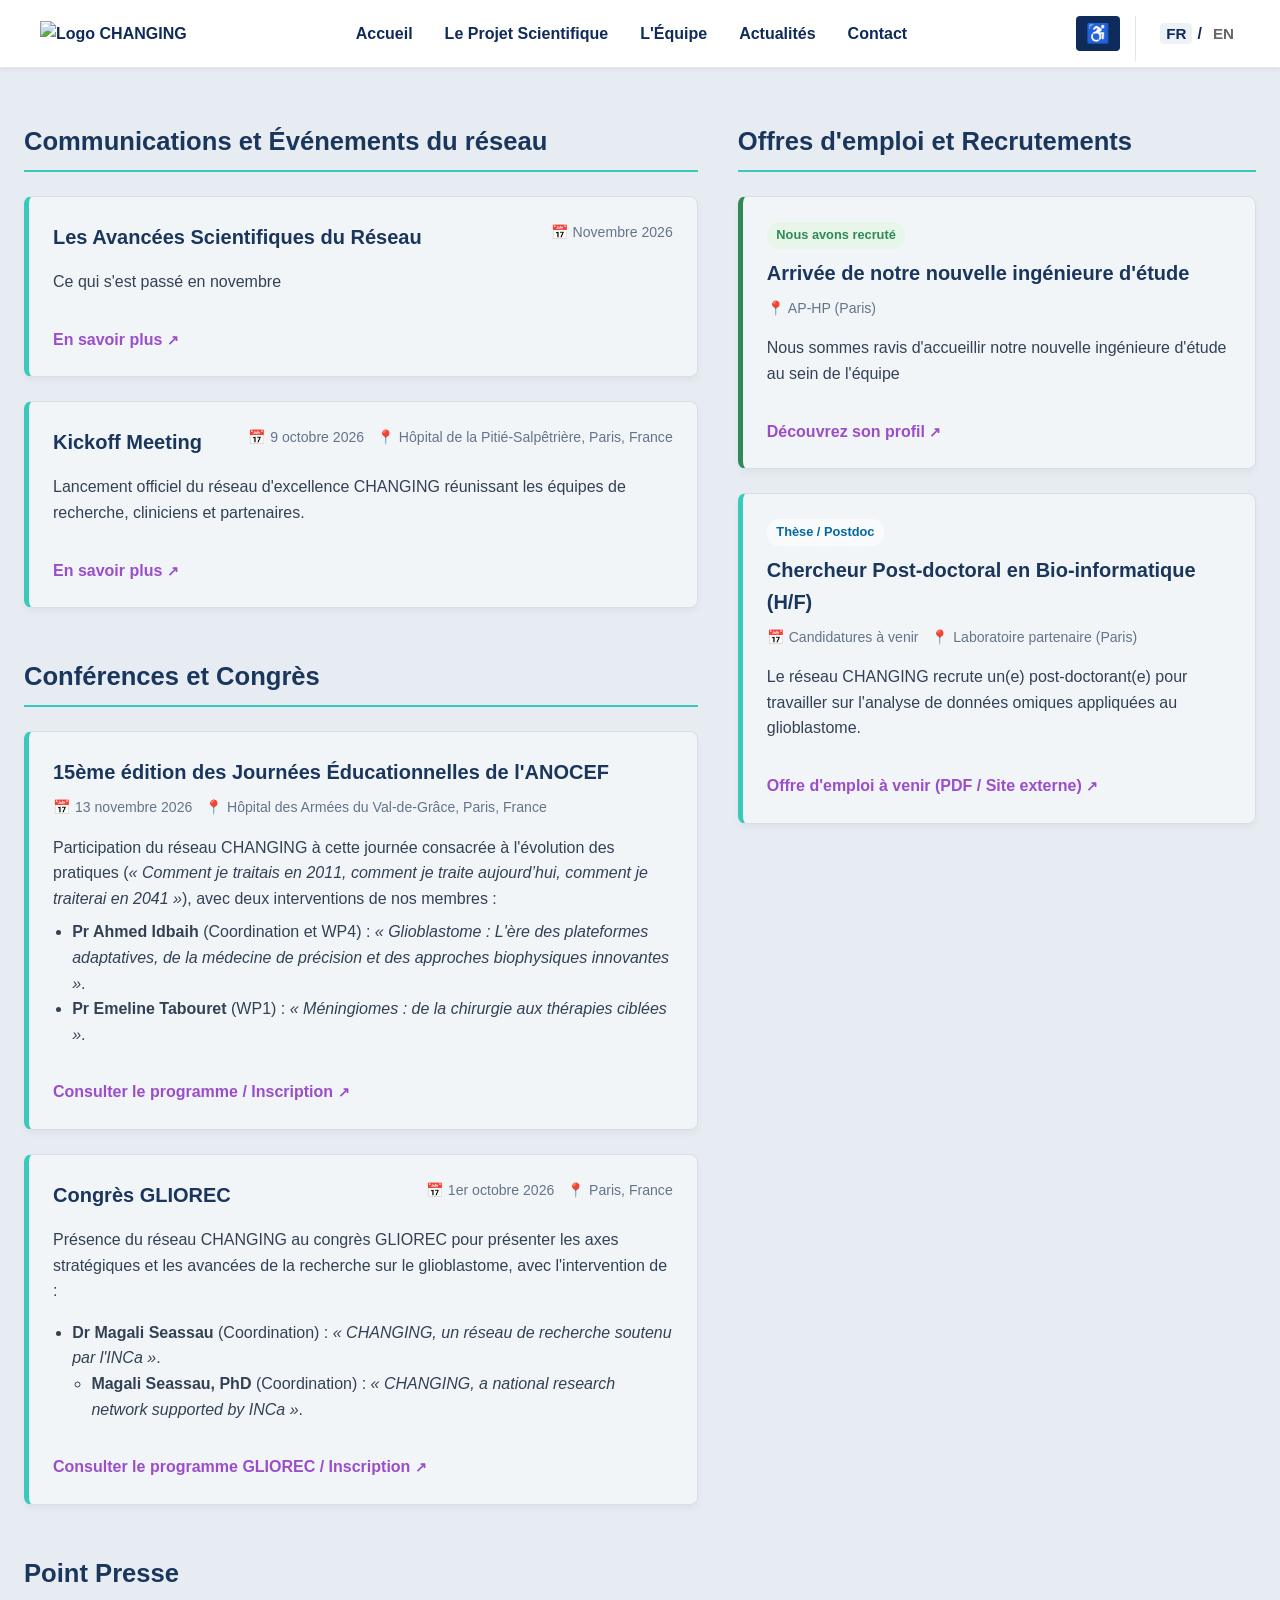
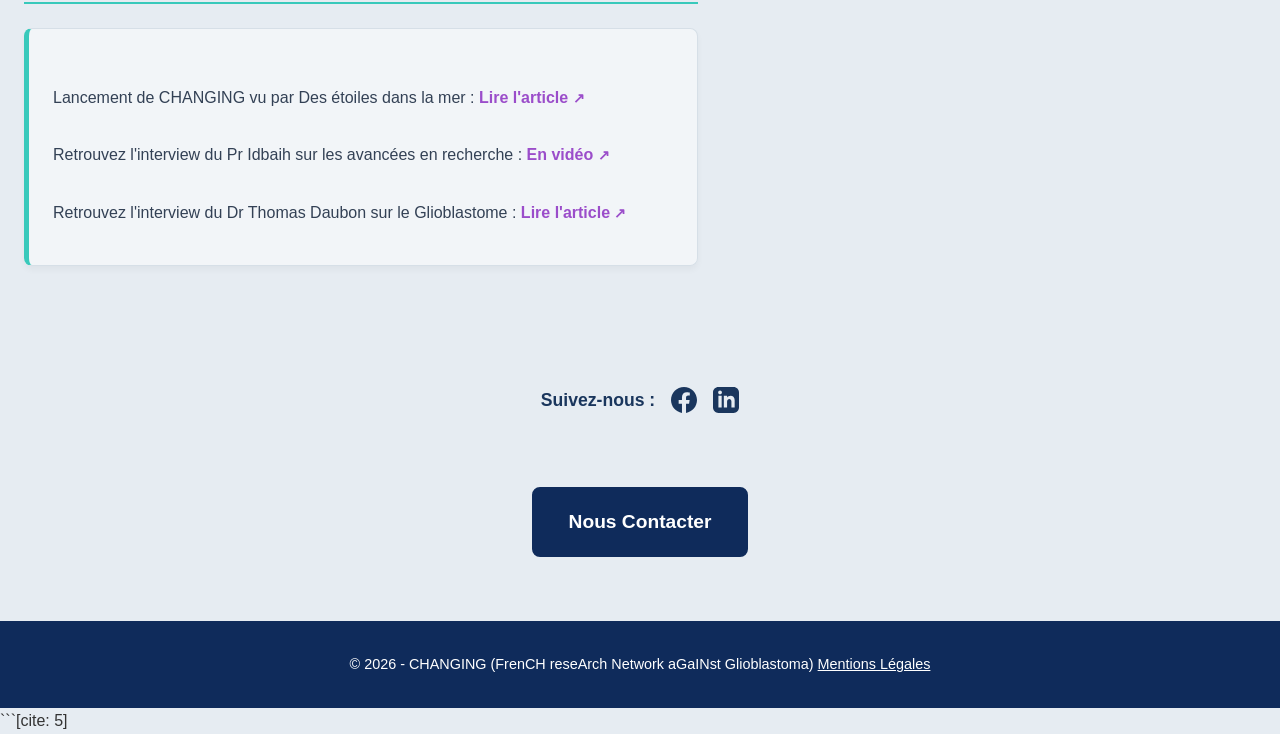
==== commit d9382a3b: "Add files via upload" ====
--- a/actualites.html
+++ b/actualites.html
@@ -351,8 +351,12 @@
                                 </div>
                             </div>
                             <div class="actu-content">
-                                <p class="lang-fr">Présence du réseau CHANGING au congrès GLIOREC pour présenter les axes stratégiques et les avancées de la recherche sur le glioblastome.</p>
-                                <p class="lang-en">Presence of the CHANGING network at the GLIOREC congress to present strategic axes and advances in glioblastoma research.</p>
+                                <p class="lang-fr">Présence du réseau CHANGING au congrès GLIOREC pour présenter les axes stratégiques et les avancées de la recherche sur le glioblastome, avec l'intervention de :</p>
+<ul style="margin-top: 0; padding-left: 1.2rem;">
+                                        <li><strong>Dr Magali Seassau</strong> (Coordination) : <em>« CHANGING, un réseau de recherche soutenu par l'INCa »</em>.</li>
+                                <p class="lang-en">Presence of the CHANGING network at the GLIOREC congress to present strategic axes and advances in glioblastoma research, featuring presentation by:</p>
+<ul style="margin-top: 0; padding-left: 1.2rem;">
+                                        <li><strong>Magali Seassau, PhD</strong> (Coordination) : <em>« CHANGING, a national research network supported by INCa »</em>.</li>
                             </div>
                             <a href="https://my.weezevent.com/journee-co-construire-en-neuro-oncologie" target="_blank" rel="noopener noreferrer" class="actu-link">
                                 <span class="lang-fr">Consulter le programme GLIOREC / Inscription</span>
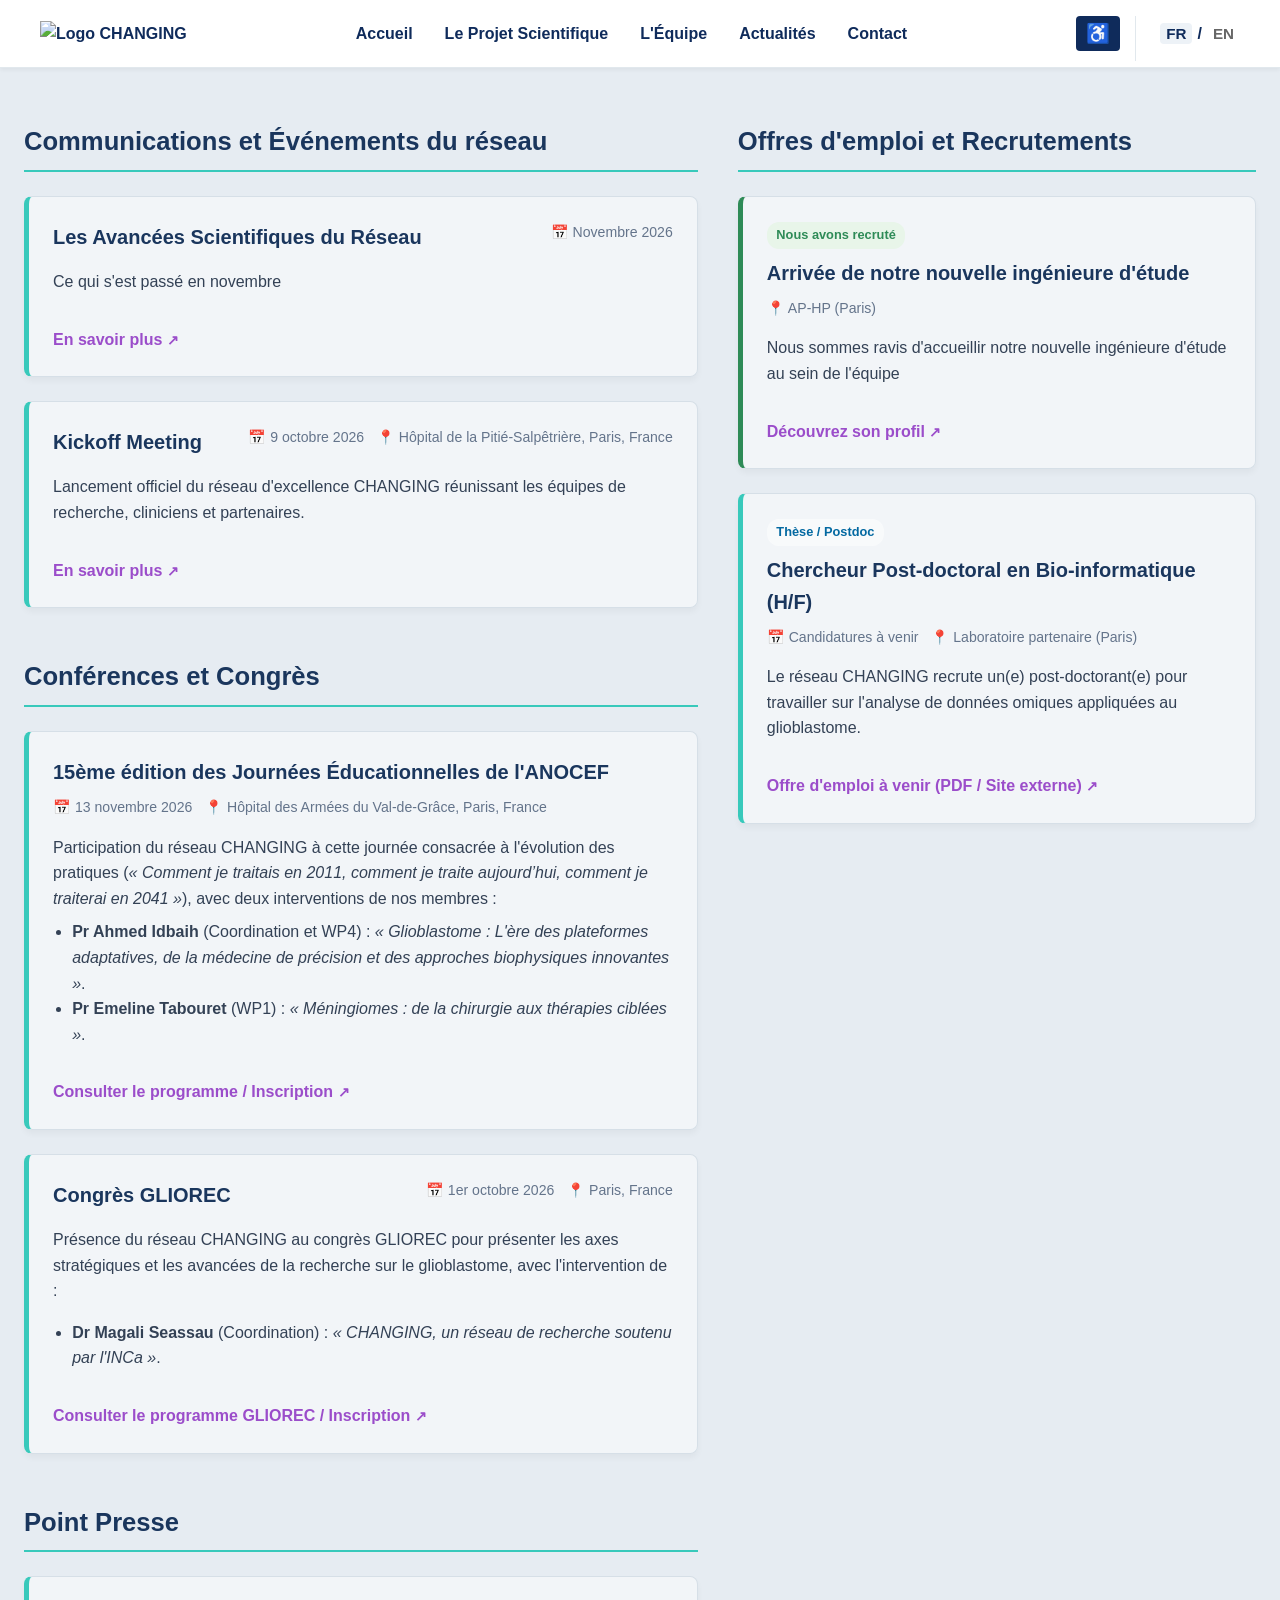
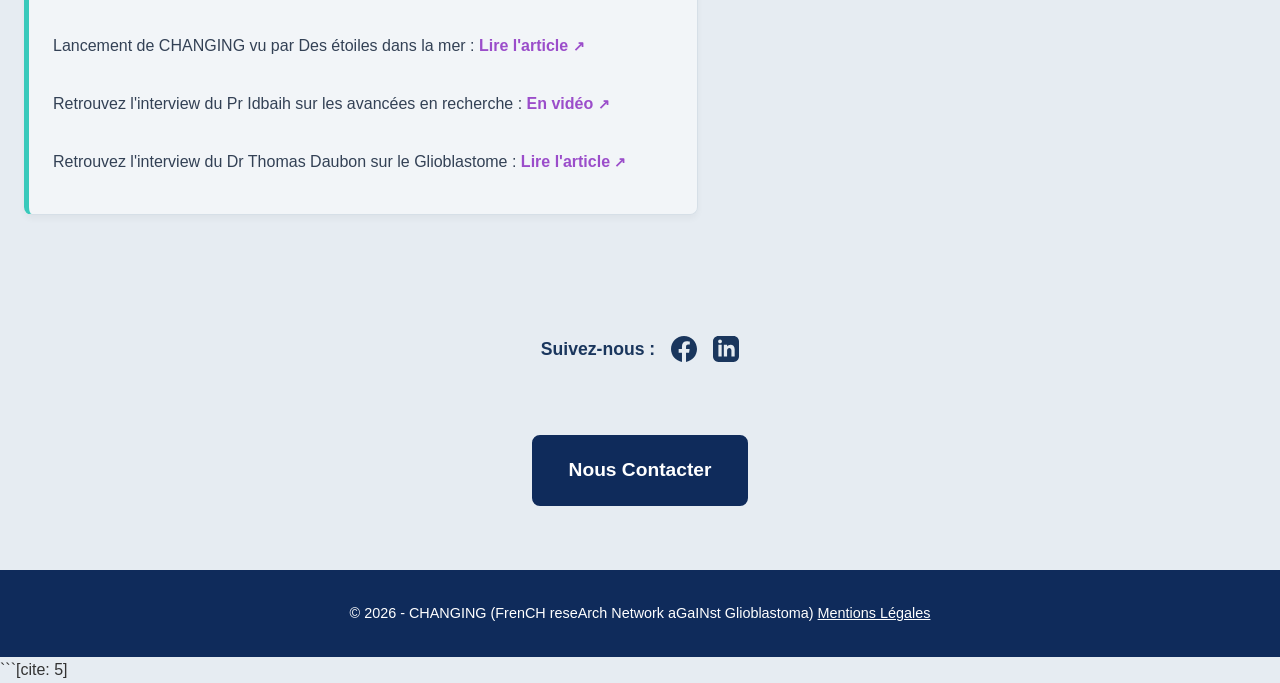
==== commit e11e02a1: "Add files via upload" ====
--- a/actualites.html
+++ b/actualites.html
@@ -354,9 +354,13 @@
                                 <p class="lang-fr">Présence du réseau CHANGING au congrès GLIOREC pour présenter les axes stratégiques et les avancées de la recherche sur le glioblastome, avec l'intervention de :</p>
 <ul style="margin-top: 0; padding-left: 1.2rem;">
                                         <li><strong>Dr Magali Seassau</strong> (Coordination) : <em>« CHANGING, un réseau de recherche soutenu par l'INCa »</em>.</li>
-                                <p class="lang-en">Presence of the CHANGING network at the GLIOREC congress to present strategic axes and advances in glioblastoma research, featuring presentation by:</p>
+ </ul>
+                                </div>
+                                <div class="lang-en">
+                                <p style="margin-bottom: 0.5rem;">Presence of the CHANGING network at the GLIOREC congress to present strategic axes and advances in glioblastoma research, featuring presentation by:</p>
 <ul style="margin-top: 0; padding-left: 1.2rem;">
                                         <li><strong>Magali Seassau, PhD</strong> (Coordination) : <em>« CHANGING, a national research network supported by INCa »</em>.</li>
+</ul>
                             </div>
                             <a href="https://my.weezevent.com/journee-co-construire-en-neuro-oncologie" target="_blank" rel="noopener noreferrer" class="actu-link">
                                 <span class="lang-fr">Consulter le programme GLIOREC / Inscription</span>
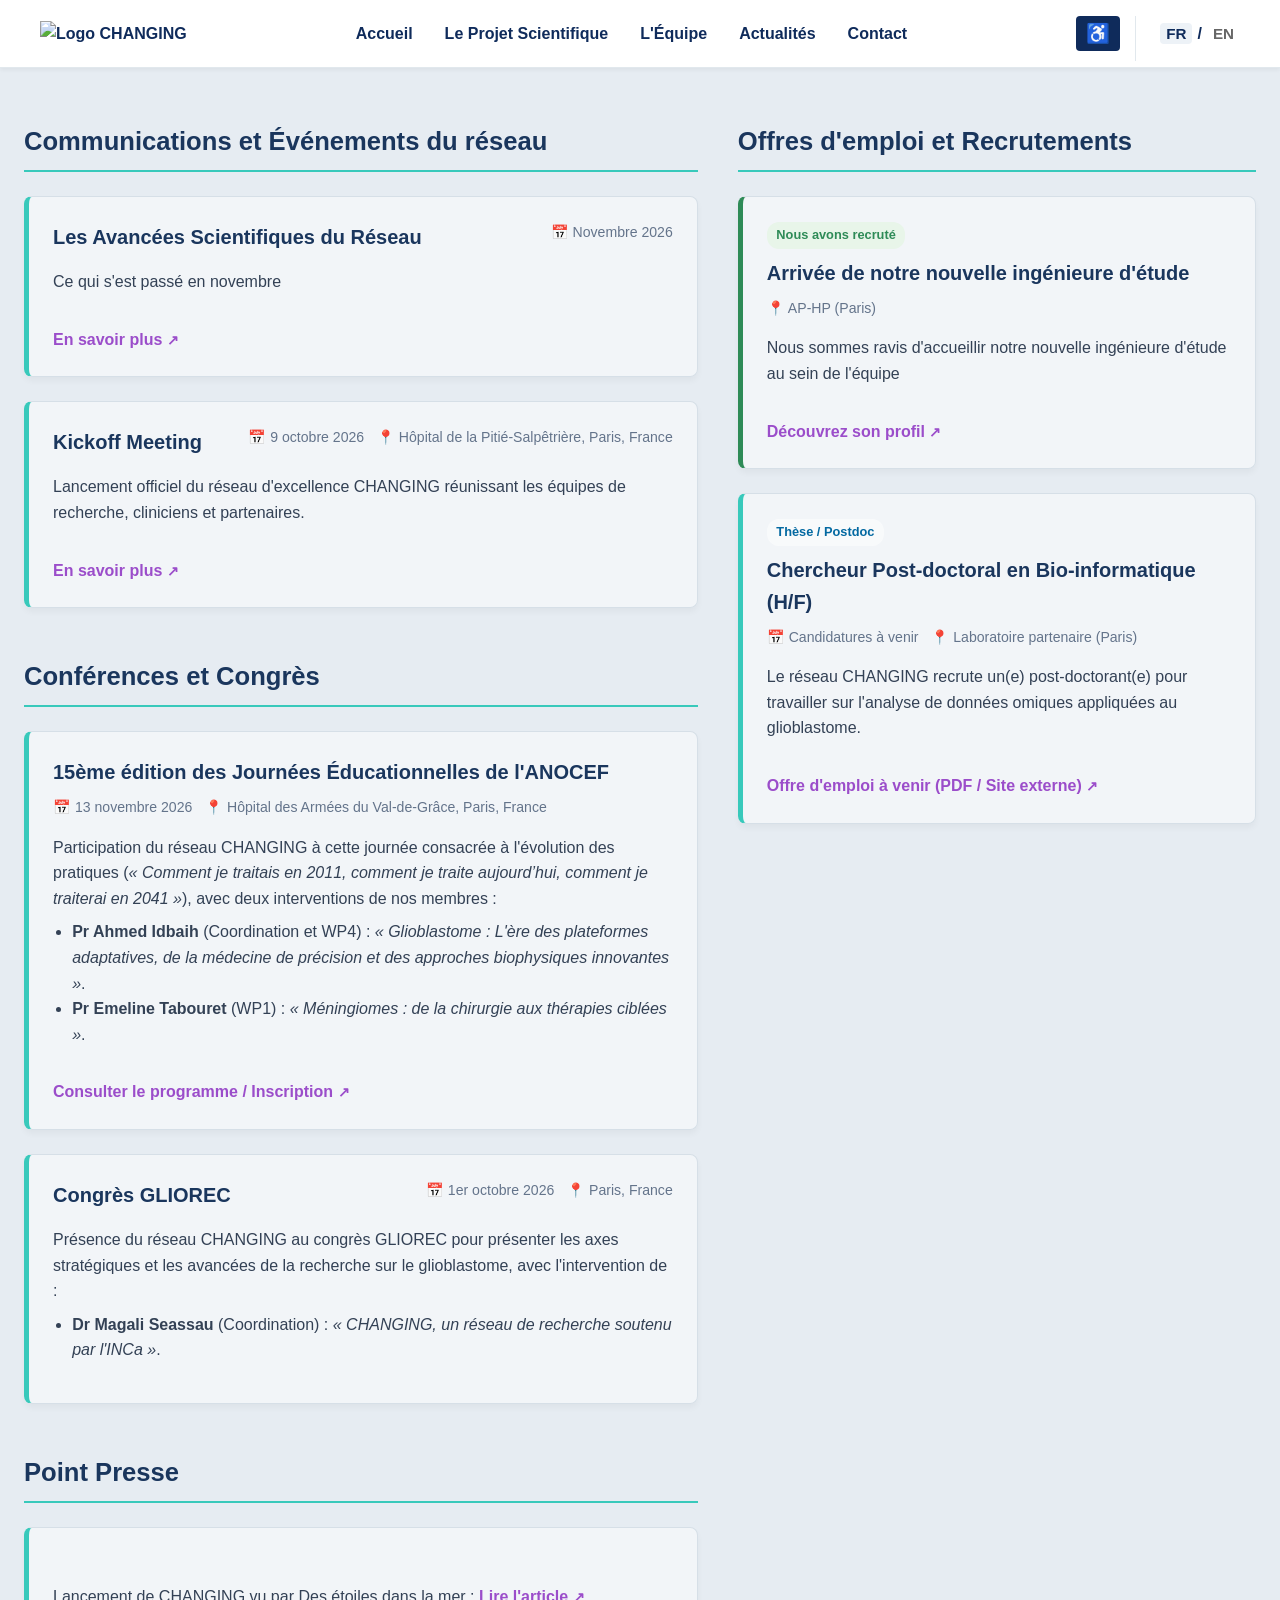
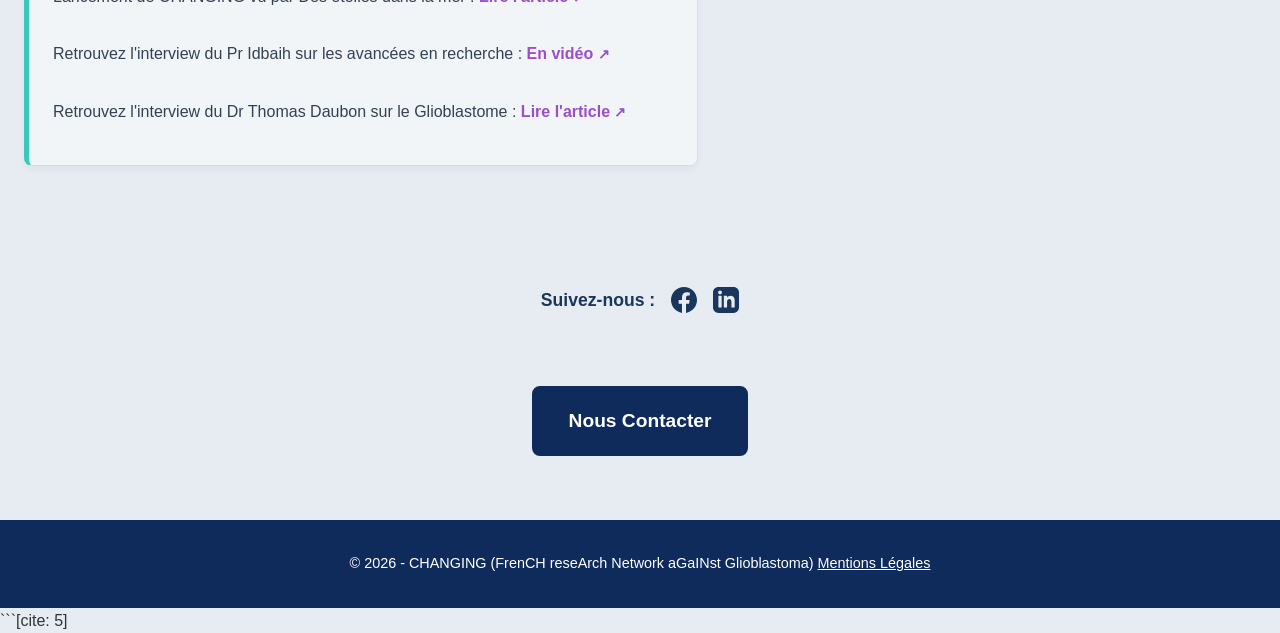
==== commit 800d8328: "Add files via upload" ====
--- a/actualites.html
+++ b/actualites.html
@@ -351,24 +351,19 @@
                                 </div>
                             </div>
                             <div class="actu-content">
-                                <p class="lang-fr">Présence du réseau CHANGING au congrès GLIOREC pour présenter les axes stratégiques et les avancées de la recherche sur le glioblastome, avec l'intervention de :</p>
-<ul style="margin-top: 0; padding-left: 1.2rem;">
-                                        <li><strong>Dr Magali Seassau</strong> (Coordination) : <em>« CHANGING, un réseau de recherche soutenu par l'INCa »</em>.</li>
- </ul>
-                                </div>
-                                <div class="lang-en">
-                                <p style="margin-bottom: 0.5rem;">Presence of the CHANGING network at the GLIOREC congress to present strategic axes and advances in glioblastoma research, featuring presentation by:</p>
-<ul style="margin-top: 0; padding-left: 1.2rem;">
-                                        <li><strong>Magali Seassau, PhD</strong> (Coordination) : <em>« CHANGING, a national research network supported by INCa »</em>.</li>
-</ul>
-                            </div>
-                            <a href="https://my.weezevent.com/journee-co-construire-en-neuro-oncologie" target="_blank" rel="noopener noreferrer" class="actu-link">
-                                <span class="lang-fr">Consulter le programme GLIOREC / Inscription</span>
-                                <span class="lang-en">View GLIOREC program / Registration</span>
-                                <span class="external-icon">↗</span>
-                            </a>
-                        </article>
-                    </div>
+    <div class="lang-fr">
+        <p style="margin-bottom: 0.5rem;">Présence du réseau CHANGING au congrès GLIOREC pour présenter les axes stratégiques et les avancées de la recherche sur le glioblastome, avec l'intervention de :</p>
+        <ul style="margin-top: 0; padding-left: 1.2rem;">
+            <li><strong>Dr Magali Seassau</strong> (Coordination) : <em>« CHANGING, un réseau de recherche soutenu par l'INCa »</em>.</li>
+        </ul>
+    </div>
+    <div class="lang-en">
+        <p style="margin-bottom: 0.5rem;">Presence of the CHANGING network at the GLIOREC congress to present strategic axes and advances in glioblastoma research, featuring presentation by:</p>
+        <ul style="margin-top: 0; padding-left: 1.2rem;">
+            <li><strong>Magali Seassau, PhD</strong> (Coordination): <em>"CHANGING, a national research network supported by INCa"</em>.</li>
+        </ul>
+    </div>
+</div>
                 </section>
 
                 <!-- SECTION : POINT PRESSE (Placé après Conférences et Congrès) -->
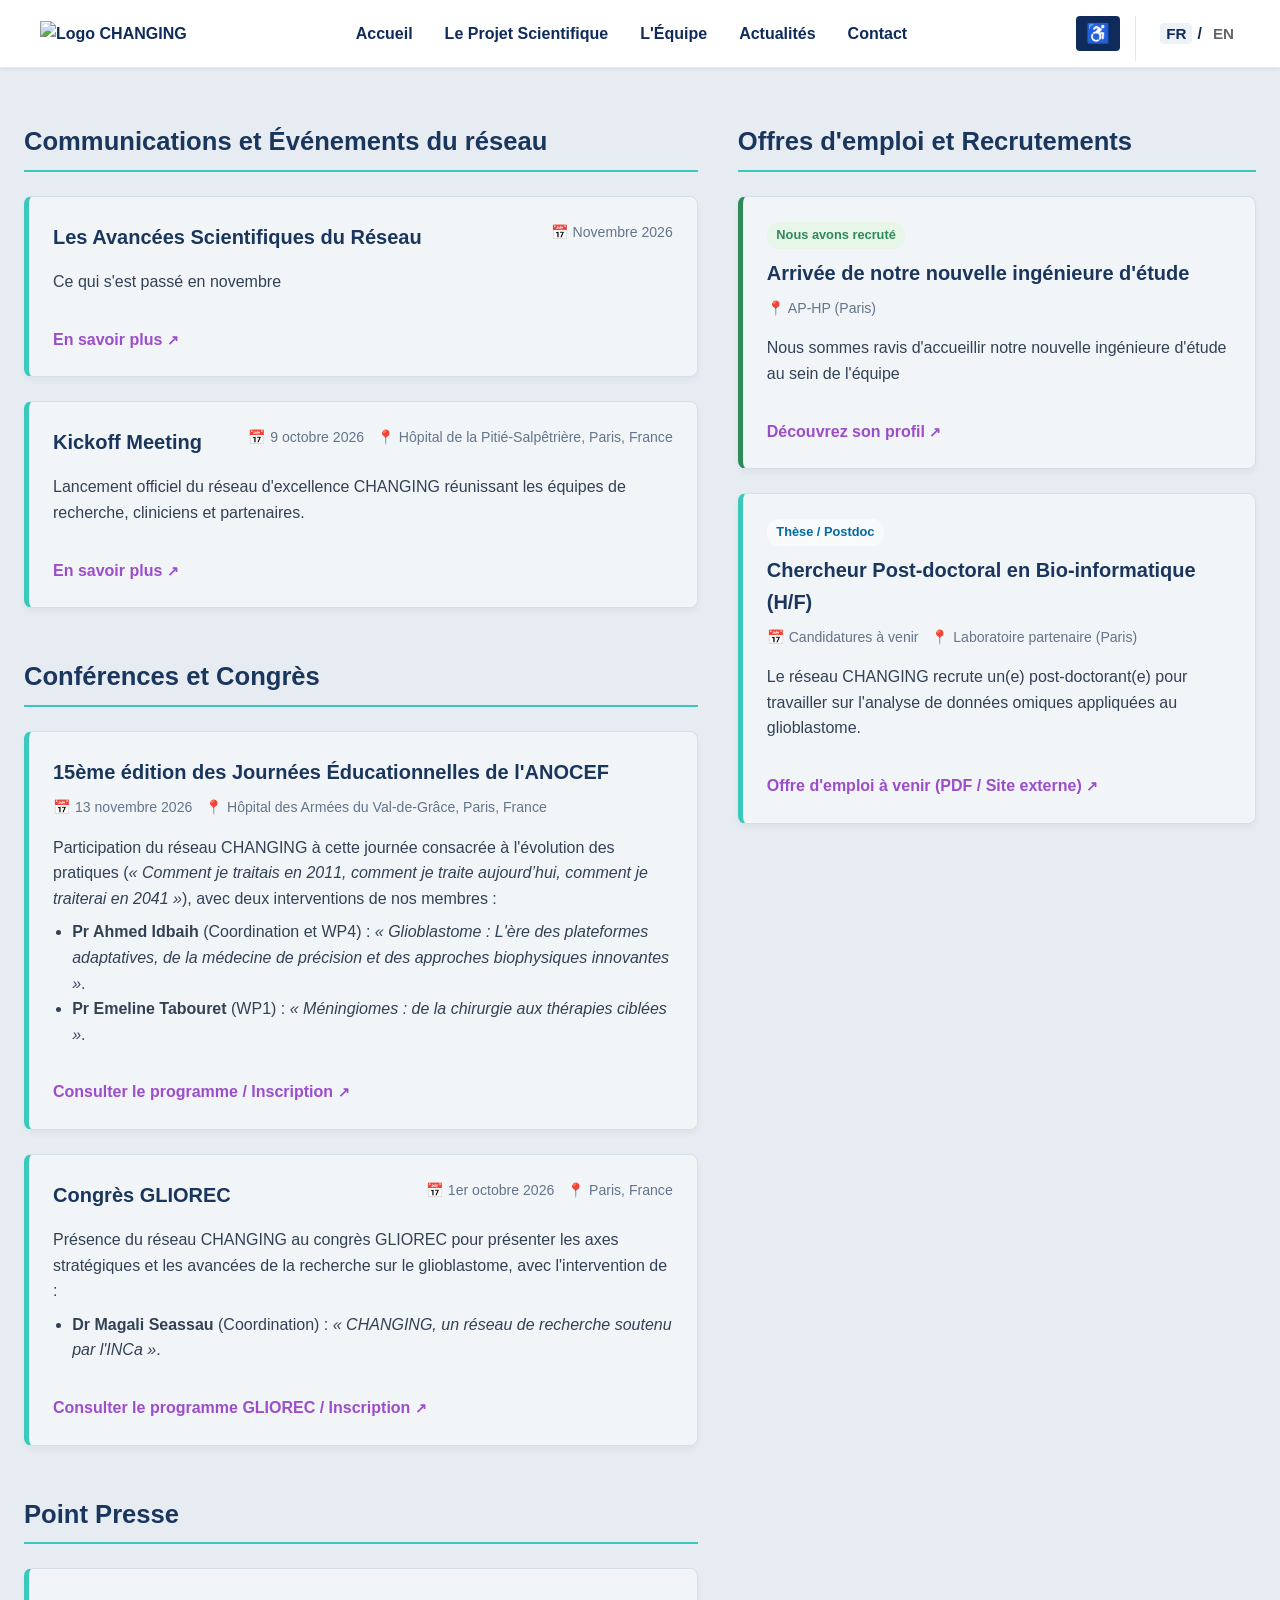
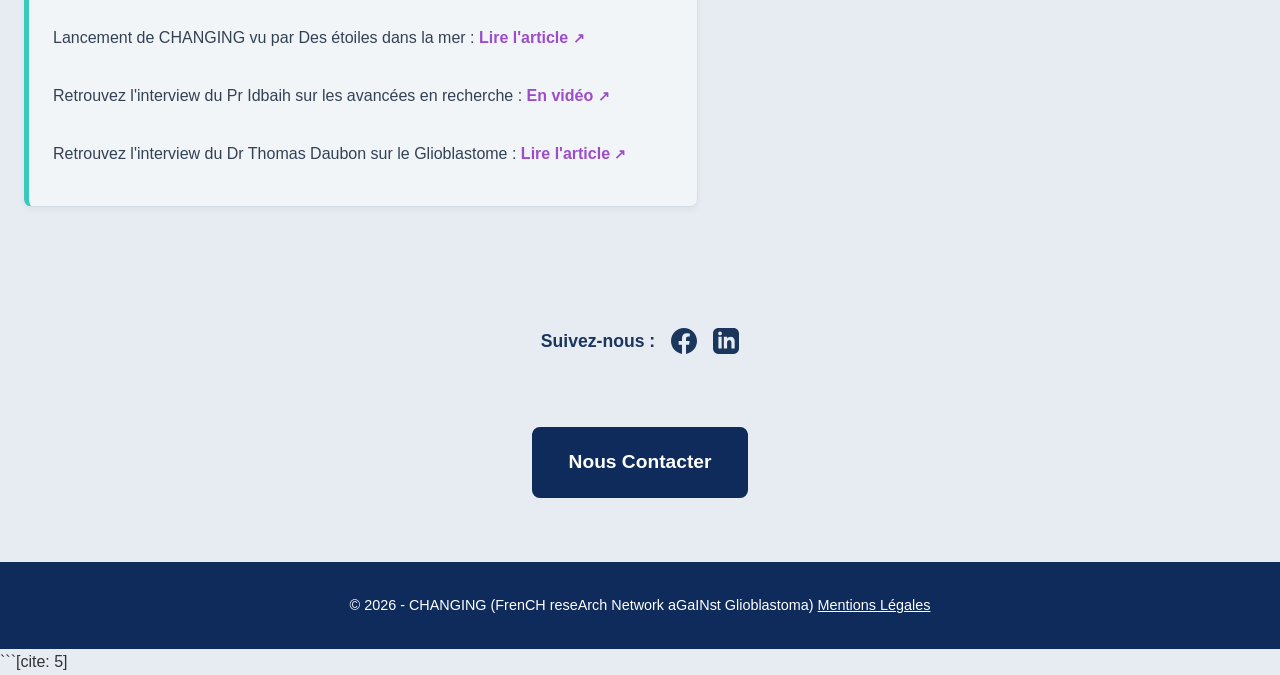
==== commit 088fdf5a: "Add files via upload" ====
--- a/actualites.html
+++ b/actualites.html
@@ -364,6 +364,11 @@
         </ul>
     </div>
 </div>
+<a href="https://my.weezevent.com/journee-co-construire-en-neuro-oncologie" target="_blank" rel="noopener noreferrer" class="actu-link">
+                        <span class="lang-fr">Consulter le programme GLIOREC / Inscription</span>
+                        <span class="lang-en">View GLIOREC program / Registration</span>
+                        <span class="external-icon">↗</span>
+                    </a>
                 </section>
 
                 <!-- SECTION : POINT PRESSE (Placé après Conférences et Congrès) -->
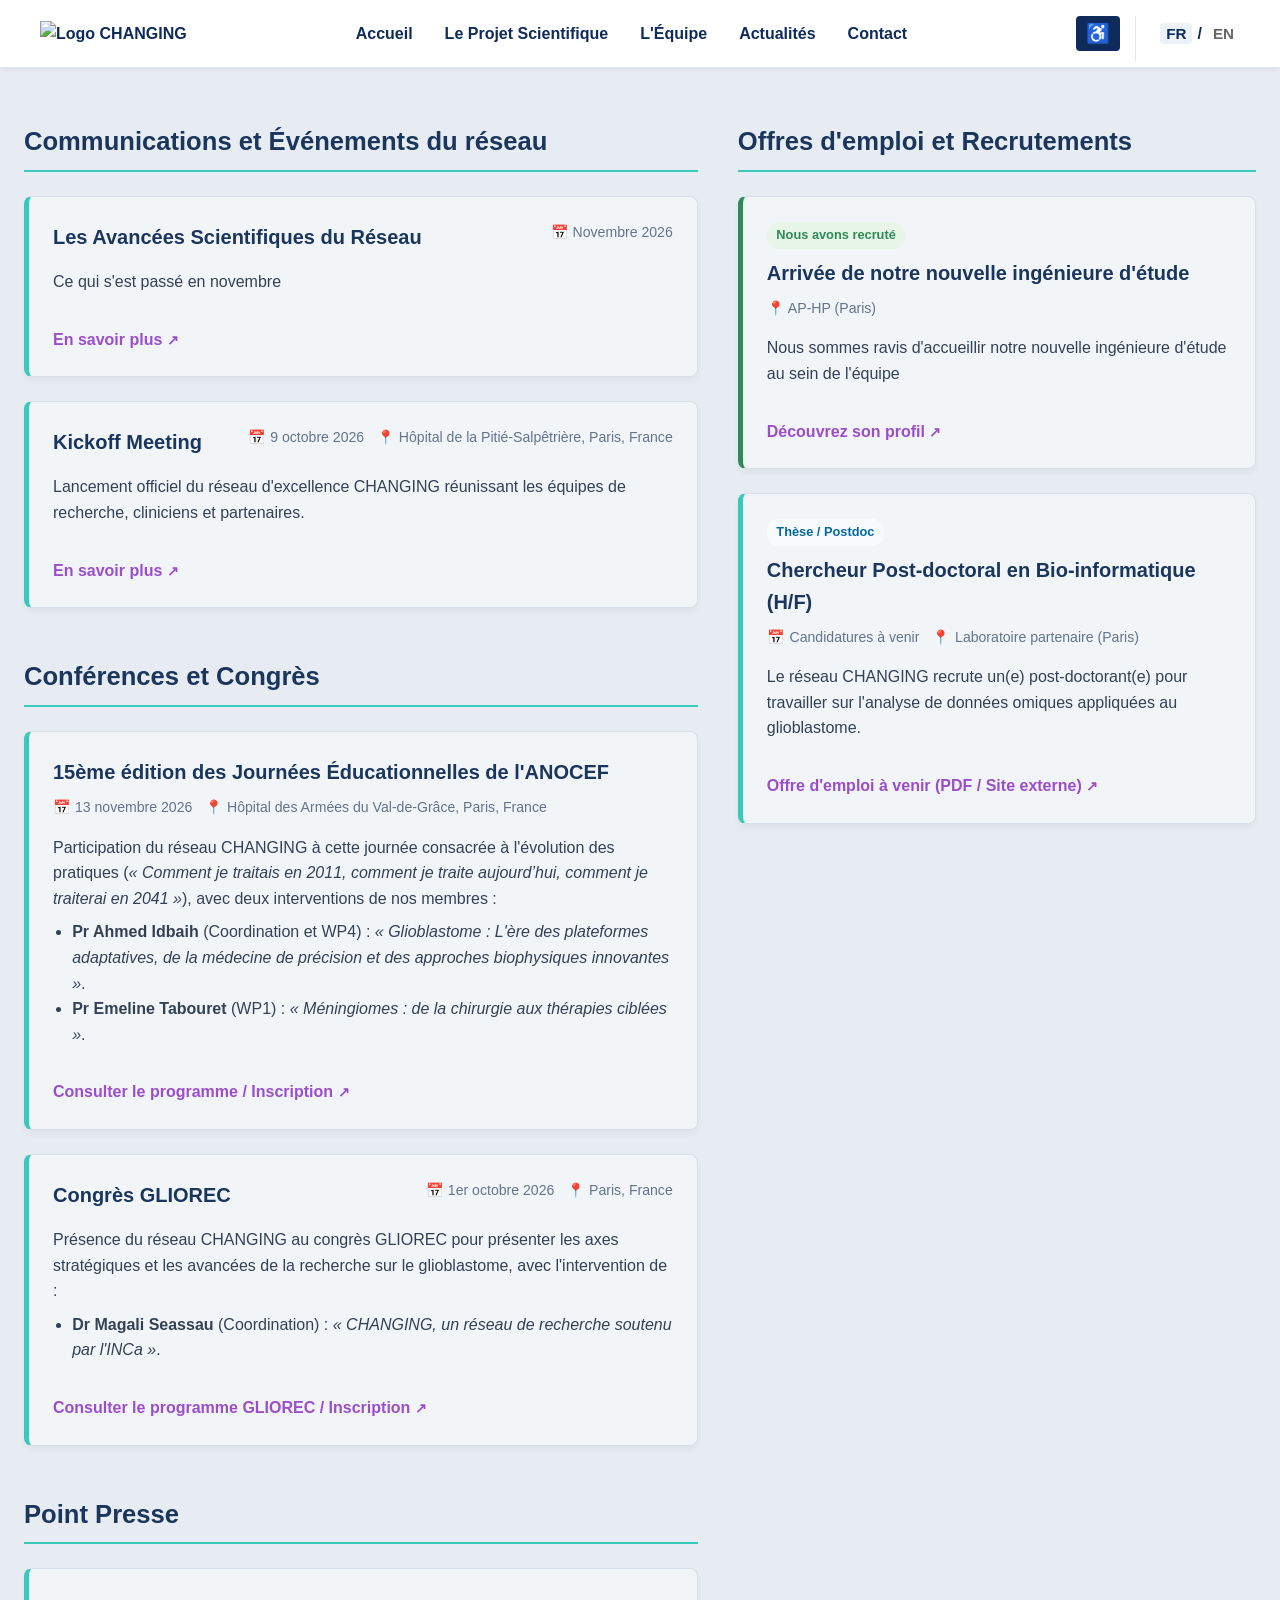
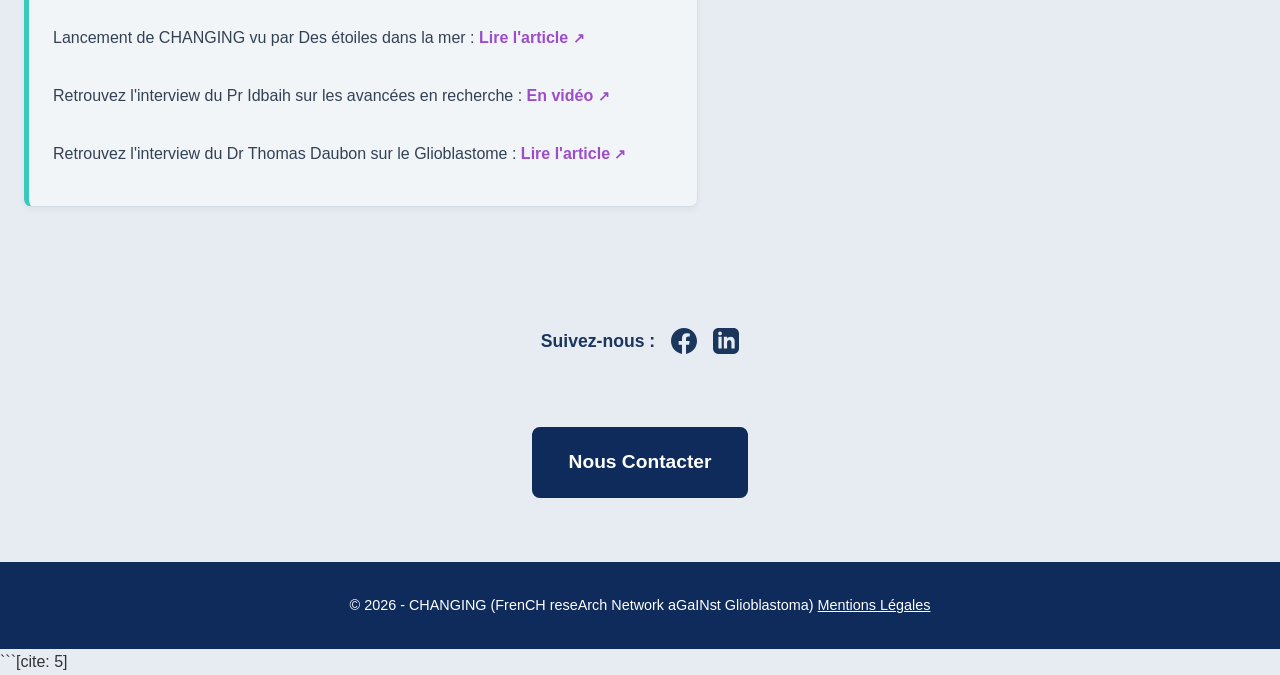
==== commit b24cb2fb: "Add files via upload" ====
--- a/actualites.html
+++ b/actualites.html
@@ -420,55 +420,71 @@
             <div class="actus-col-right">
 
                 <!-- SECTION 3 : OFFRES D'EMPLOI ET RECRUTEMENTS -->
-                <section class="actus-section">
-                    <h2 class="actus-section-title">
-                        <span class="lang-fr">Offres d'emploi et Recrutements</span>
-                        <span class="lang-en">Job Opportunities & Recruitments</span>
-                    </h2>
-
-                    <div class="actu-grid">
-                        <!-- ENCART : Nous avons recruté -->
-                        <article class="actu-card" style="border-left-color: #2E8B57;">
-                            <span class="job-tag" style="background-color: #E8F5E9; color: #2E8B57;">Nous avons recruté</span>
-                            <div class="actu-header">
-                                <h3 class="actu-title">Arrivée de notre nouvelle ingénieure d'étude</h3>
-                                <div class="actu-meta">
-                                    <span class="actu-meta-item">📍 AP-HP (Paris)</span>
-                                </div>
-                            </div>
-                            <div class="actu-content">
-                                <p class="lang-fr">Nous sommes ravis d'accueillir notre nouvelle ingénieure d'étude au sein de l'équipe</p>
-                                <p class="lang-en">We are thrilled to welcome our new research engineer within the team</p>
-                            </div>
-                            <a href="Recrutement.html" class="actu-link">
-                                <span class="lang-fr">Découvrez son profil</span>
-                                <span class="lang-en">Discover their profile</span>
-                                <span class="external-icon">↗</span>
-                            </a>
-                        </article>
-
-                        <!-- ENCART : Offre d'emploi en cours -->
-                        <article class="actu-card">
-                            <span class="job-tag">Thèse / Postdoc</span>
-                            <div class="actu-header">
-                                <h3 class="actu-title">Chercheur Post-doctoral en Bio-informatique (H/F)</h3>
-                                <div class="actu-meta">
-                                    <span class="actu-meta-item">📅 Candidatures à venir</span>
-                                    <span class="actu-meta-item">📍 Laboratoire partenaire (Paris)</span>
-                                </div>
-                            </div>
-                            <div class="actu-content">
-                                <p class="lang-fr">Le réseau CHANGING recrute un(e) post-doctorant(e) pour travailler sur l'analyse de données omiques appliquées au glioblastome.</p>
-                                <p class="lang-en">The CHANGING network is hiring a postdoctoral researcher to work on omics data analysis applied to glioblastoma.</p>
-                            </div>
-                            <a href="actualites.html" target="_blank" rel="noopener noreferrer" class="actu-link">
-                                <span class="lang-fr">Offre d'emploi à venir (PDF / Site externe)</span>
-                                <span class="lang-en">View full job description soon (PDF / External site)</span>
-                                <span class="external-icon">↗</span>
-                            </a>
-                        </article>
-                    </div>
-                </section>
+<section class="actus-section">
+    <h2 class="actus-section-title">
+        <span class="lang-fr">Offres d'emploi et Recrutements</span>
+        <span class="lang-en">Job Opportunities & Recruitments</span>
+    </h2>
+
+    <div class="actu-grid">
+        <!-- ENCART : Nous avons recruté -->
+        <article class="actu-card" style="border-left-color: #2E8B57;">
+            <span class="job-tag" style="background-color: #E8F5E9; color: #2E8B57;">
+                <span class="lang-fr">Nous avons recruté</span>
+                <span class="lang-en">New Hire</span>
+            </span>
+            <div class="actu-header">
+                <h3 class="actu-title">
+                    <span class="lang-fr">Arrivée de notre nouvelle ingénieure d'étude</span>
+                    <span class="lang-en">Arrival of our new research engineer</span>
+                </h3>
+                <div class="actu-meta">
+                    <span class="actu-meta-item">📍 AP-HP (Paris)</span>
+                </div>
+            </div>
+            <div class="actu-content">
+                <p class="lang-fr">Nous sommes ravis d'accueillir notre nouvelle ingénieure d'étude au sein de l'équipe</p>
+                <p class="lang-en">We are thrilled to welcome our new research engineer within the team</p>
+            </div>
+            <a href="Recrutement.html" class="actu-link">
+                <span class="lang-fr">Découvrez son profil</span>
+                <span class="lang-en">Discover their profile</span>
+                <span class="external-icon">↗</span>
+            </a>
+        </article>
+
+        <!-- ENCART : Offre d'emploi en cours -->
+        <article class="actu-card">
+            <span class="job-tag">
+                <span class="lang-fr">Thèse / Postdoc</span>
+                <span class="lang-en">PhD / Postdoc</span>
+            </span>
+            <div class="actu-header">
+                <h3 class="actu-title">
+                    <span class="lang-fr">Chercheur Post-doctoral en Bio-informatique (H/F)</span>
+                    <span class="lang-en">Postdoctoral Researcher in Bioinformatics</span>
+                </h3>
+                <div class="actu-meta">
+                    <span class="actu-meta-item">
+                        📅 <span class="lang-fr">Candidatures à venir</span><span class="lang-en">Applications opening soon</span>
+                    </span>
+                    <span class="actu-meta-item">
+                        📍 <span class="lang-fr">Laboratoire partenaire (Paris)</span><span class="lang-en">Partner laboratory (Paris)</span>
+                    </span>
+                </div>
+            </div>
+            <div class="actu-content">
+                <p class="lang-fr">Le réseau CHANGING recrute un(e) post-doctorant(e) pour travailler sur l'analyse de données omiques appliquées au glioblastome.</p>
+                <p class="lang-en">The CHANGING network is hiring a postdoctoral researcher to work on omics data analysis applied to glioblastoma.</p>
+            </div>
+            <a href="actualites.html" target="_blank" rel="noopener noreferrer" class="actu-link">
+                <span class="lang-fr">Offre d'emploi à venir (PDF / Site externe)</span>
+                <span class="lang-en">View full job description soon (PDF / External site)</span>
+                <span class="external-icon">↗</span>
+            </a>
+        </article>
+    </div>
+</section>
 
             </div> <!-- Fin Colonne de Droite -->
 
